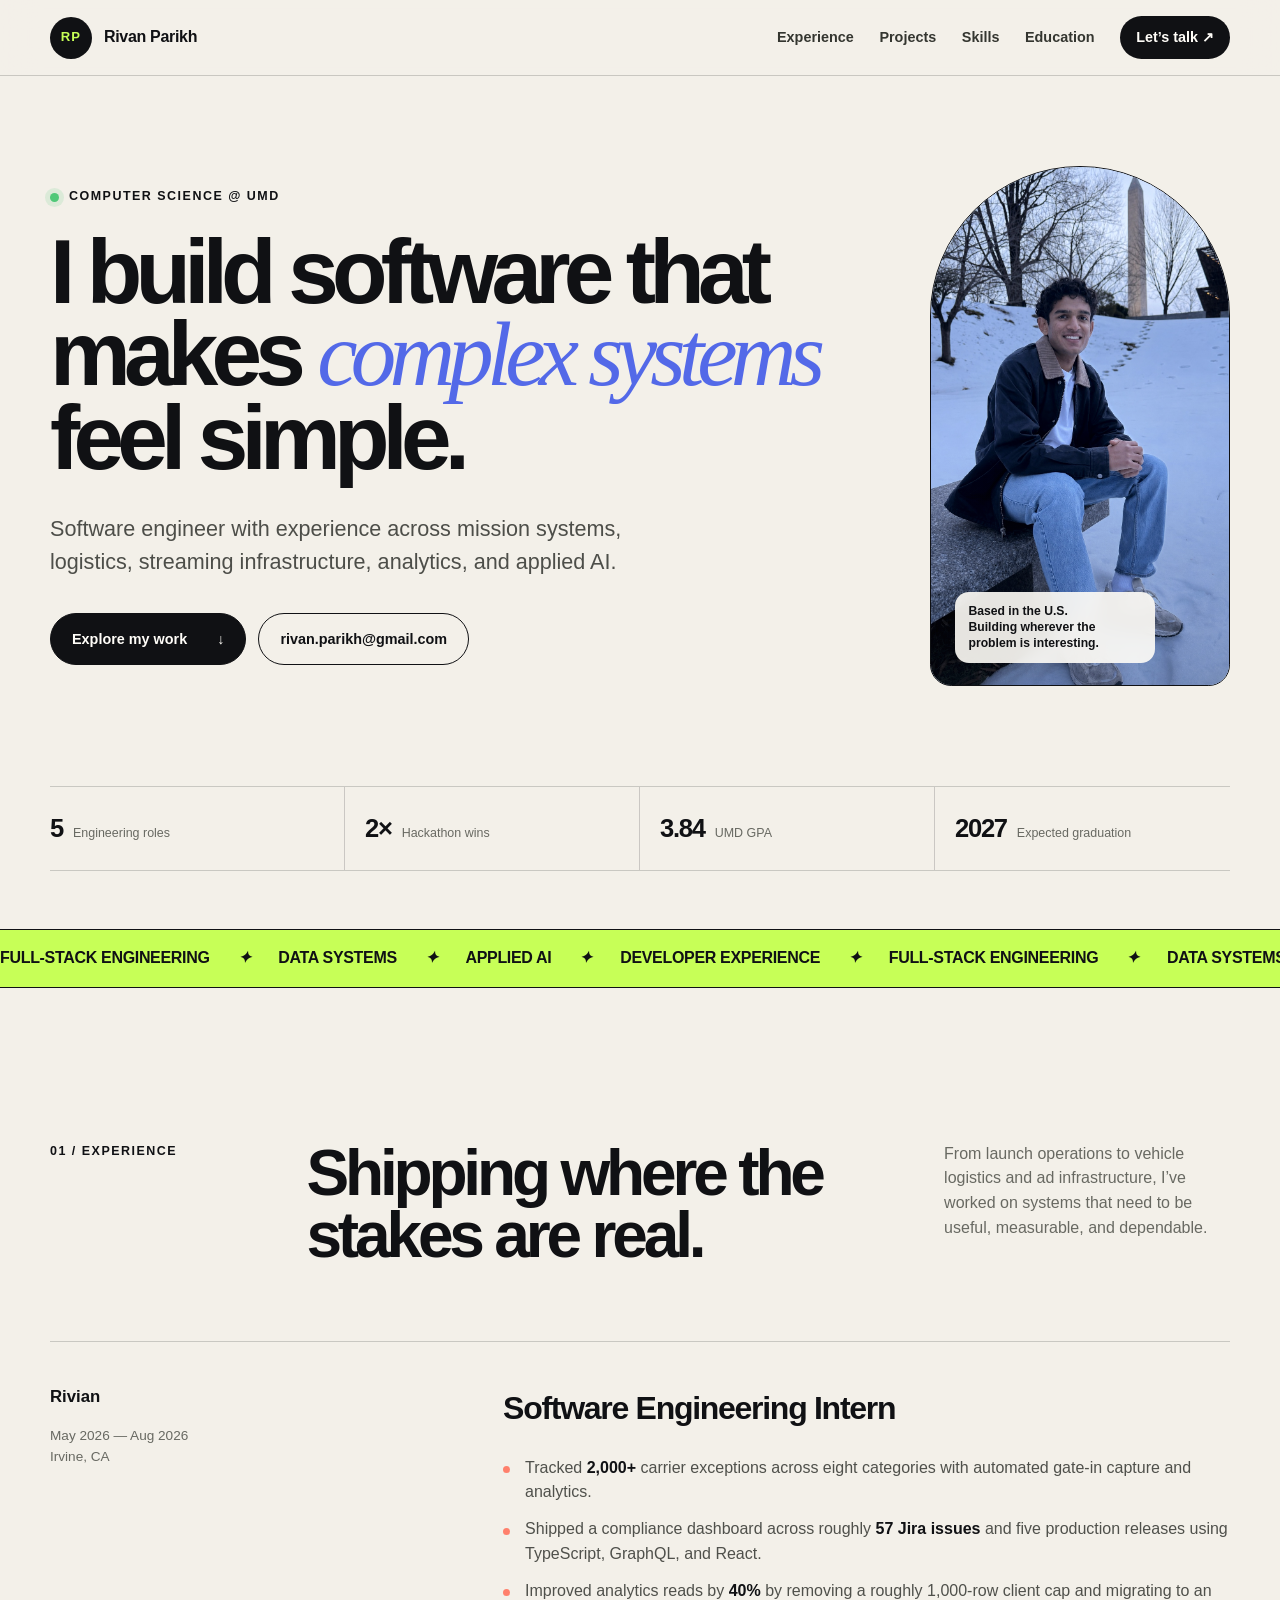
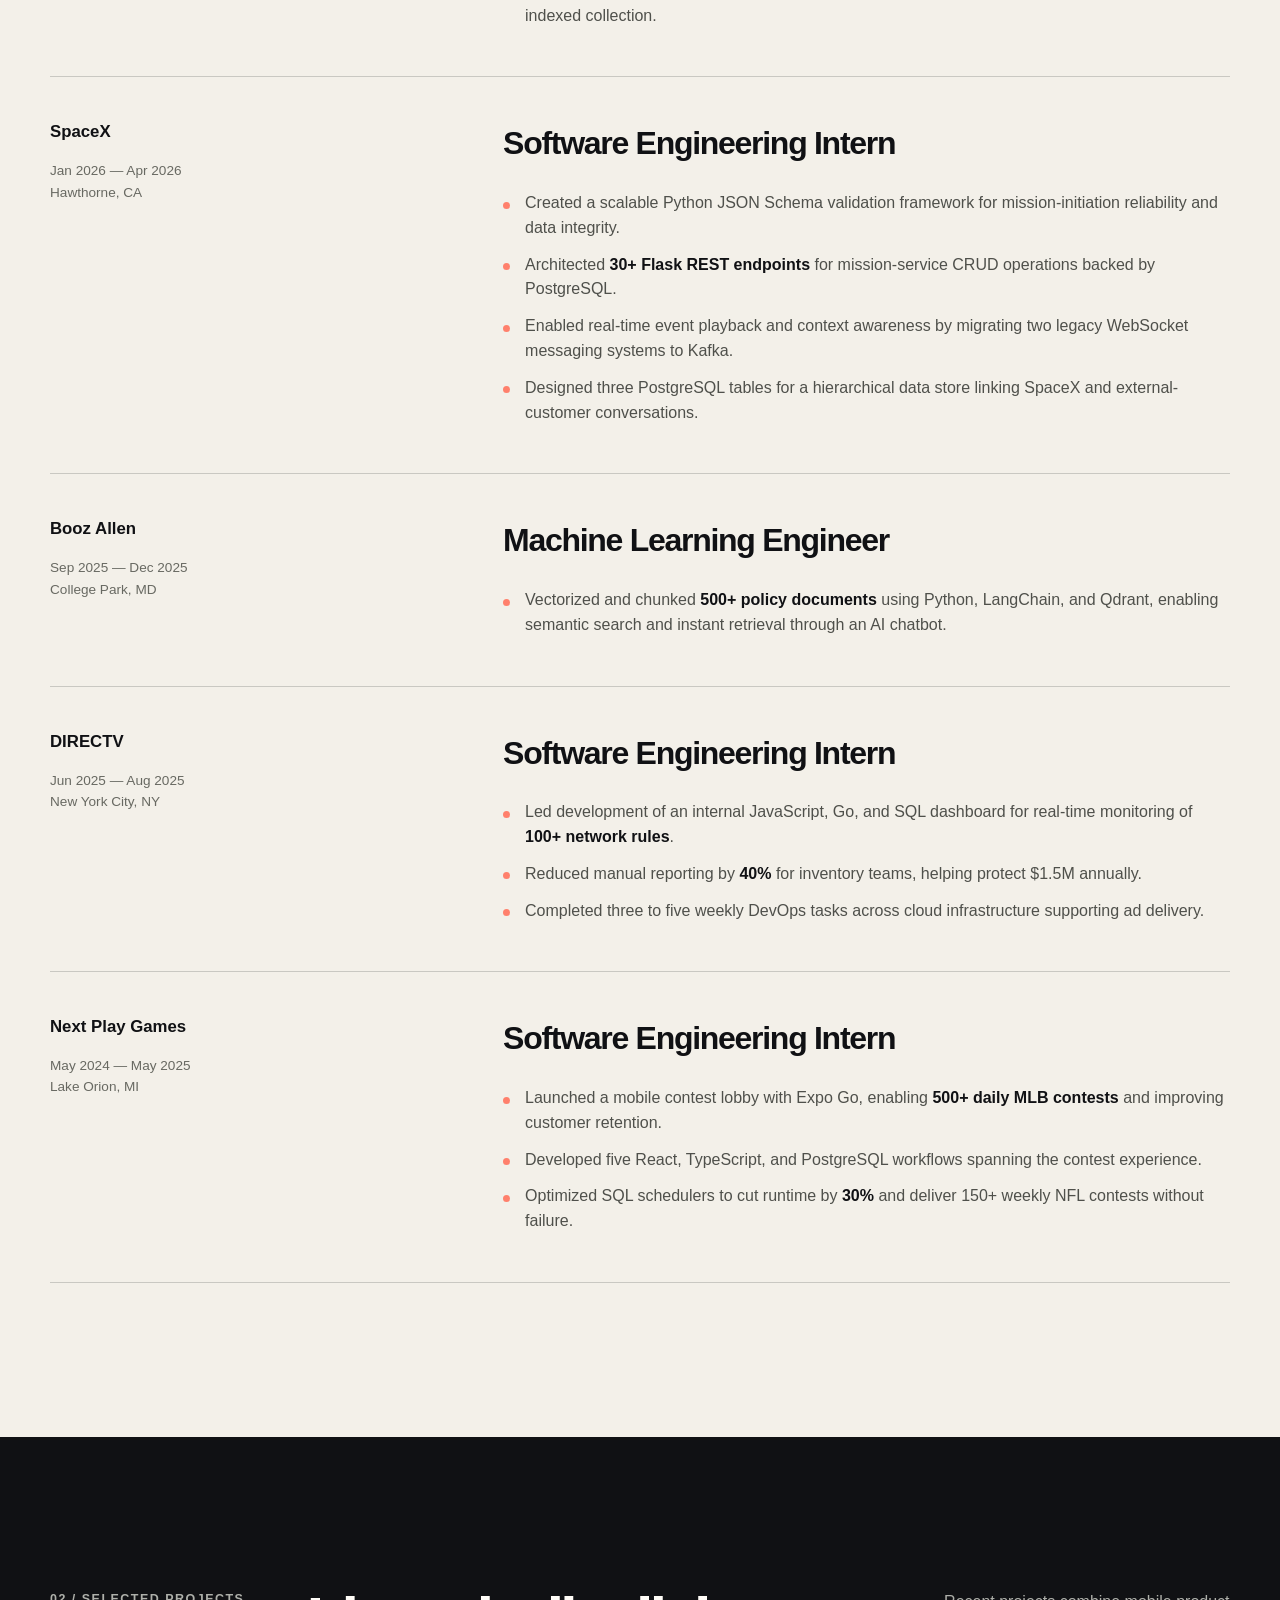
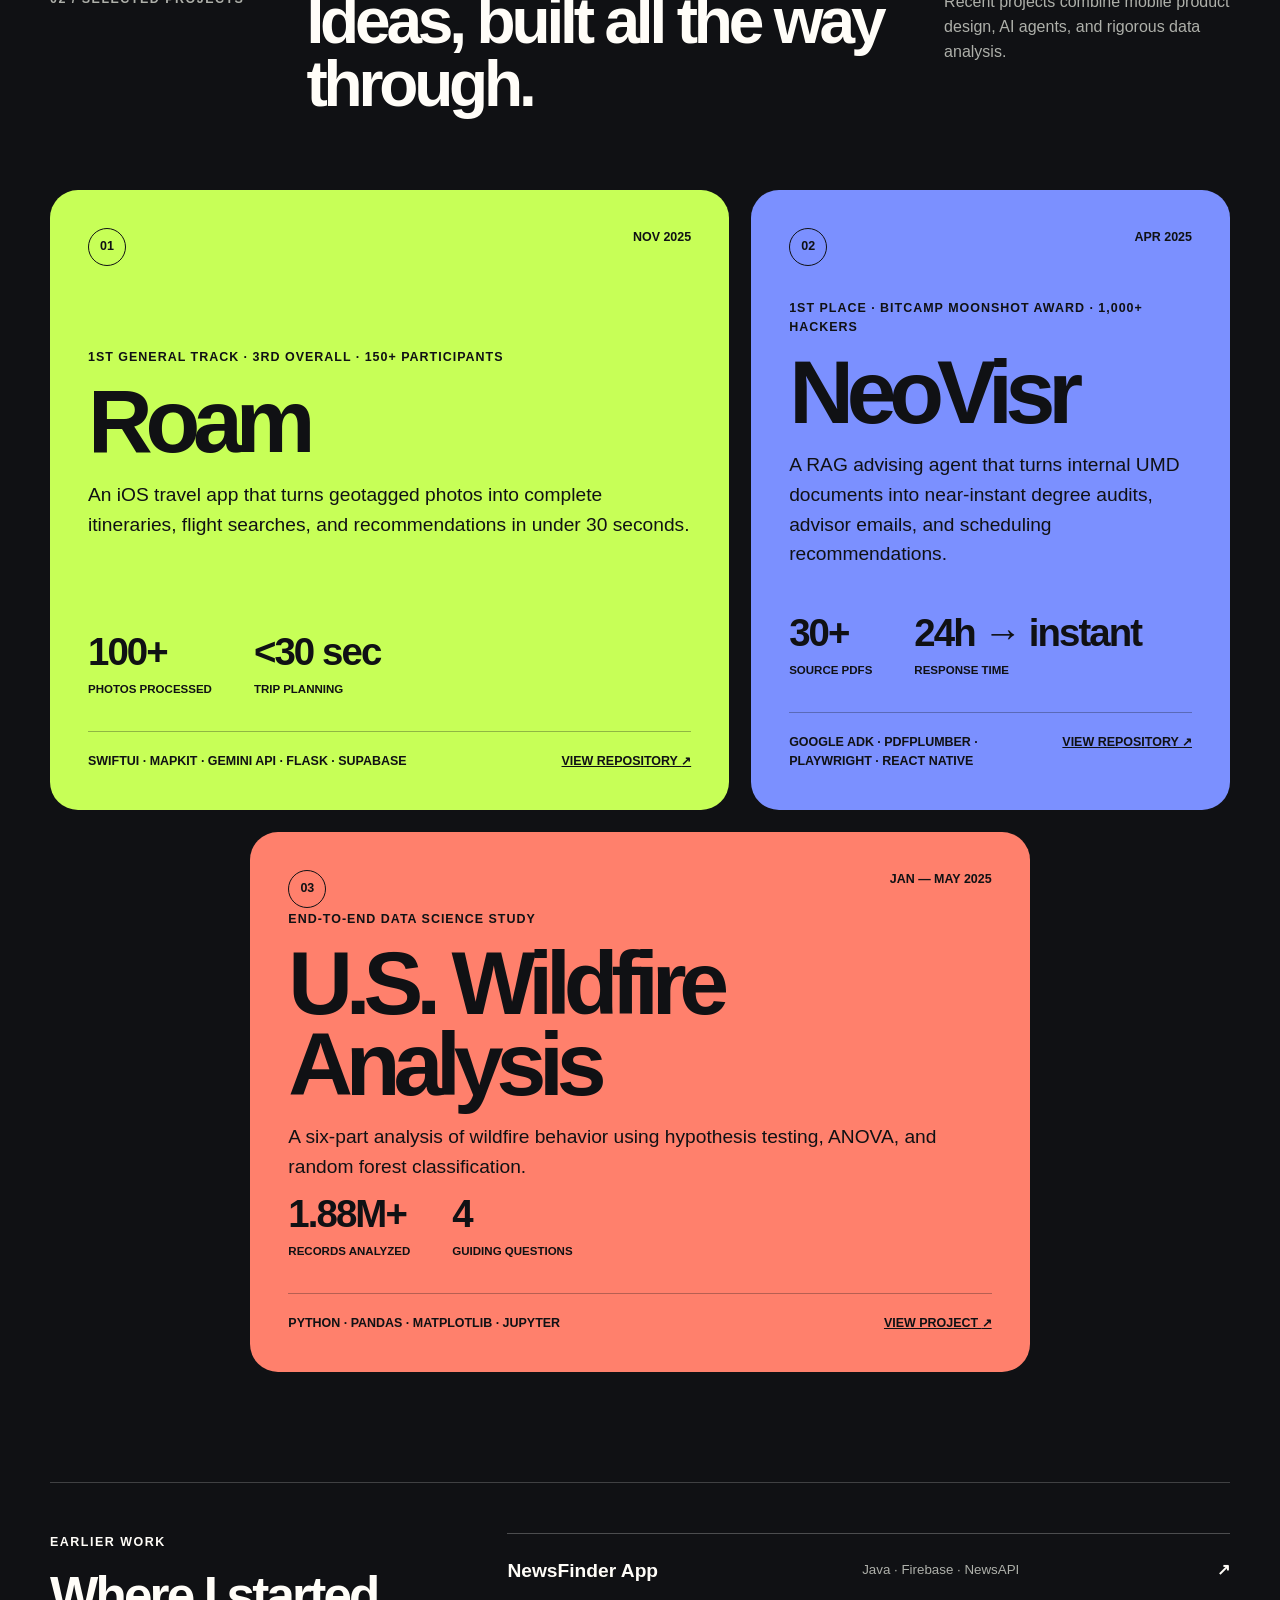
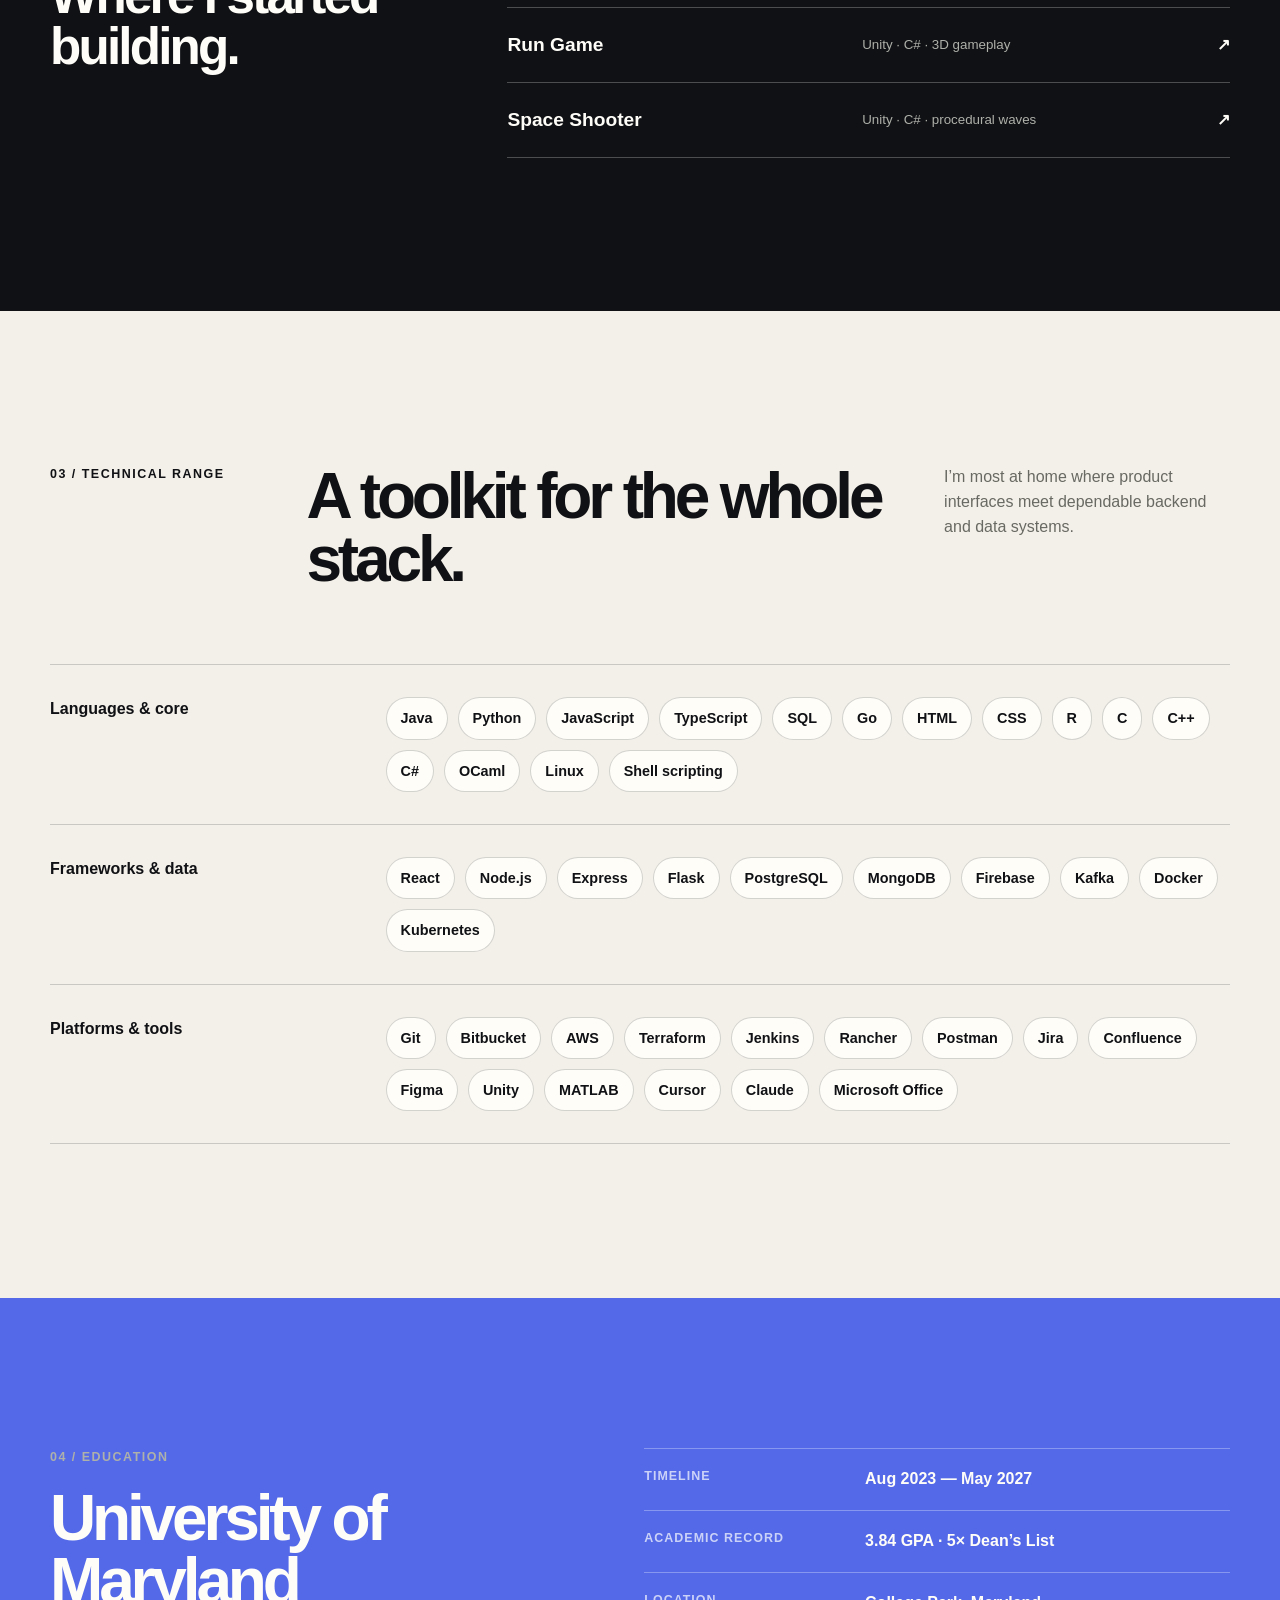
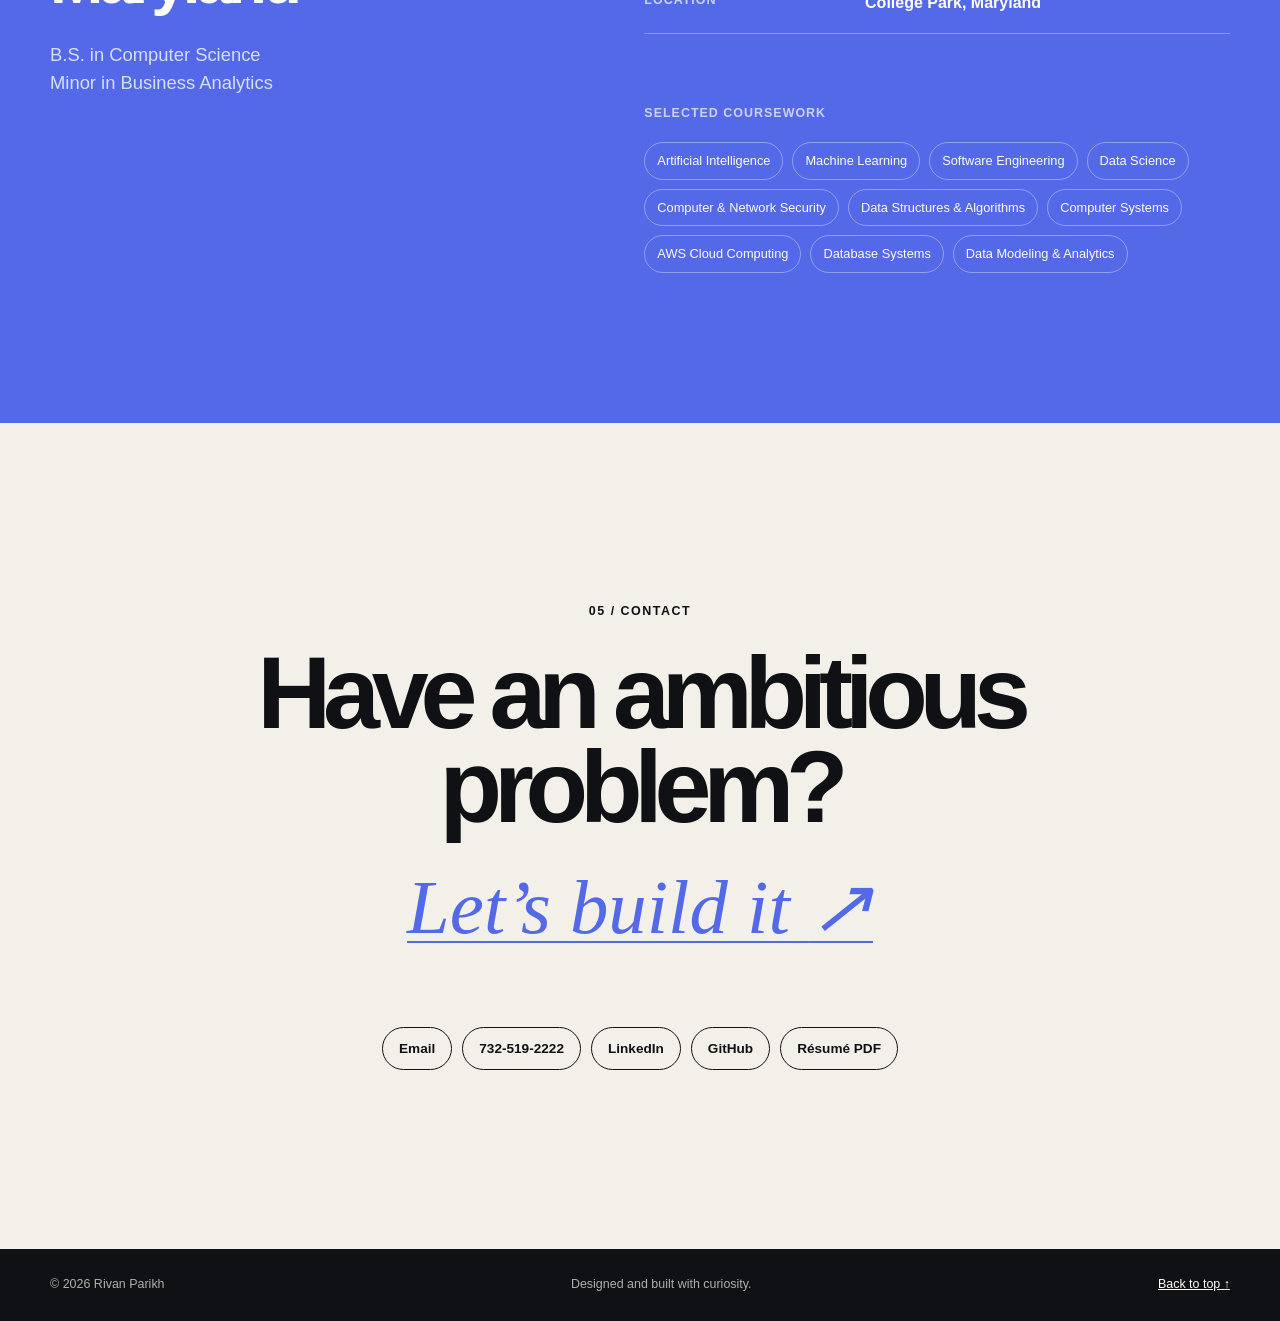
==== index.html @ f8152f2a "Update portfolio assets and root deployment" ====
<!DOCTYPE html>
<html lang="en">
<head>
    <meta charset="UTF-8">
    <meta name="viewport" content="width=device-width, initial-scale=1.0">
    <meta name="description" content="Rivan Parikh is a software engineer and University of Maryland computer science student building reliable, data-rich products.">
    <meta name="theme-color" content="#101114">
    <title>Rivan Parikh | Software Engineer</title>
    <link rel="stylesheet" href="style.css?v=resume-redesign-2">
    <script src="script.js?v=resume-redesign-2" defer></script>
</head>
<body>
    <a class="skip-link" href="#main-content">Skip to content</a>
    <div class="scroll-progress" aria-hidden="true"></div>

    <header class="site-header">
        <a class="brand" href="#top" aria-label="Rivan Parikh, home">
            <span class="brand-mark">RP</span>
            <span class="brand-name">Rivan Parikh</span>
        </a>
        <button class="menu-toggle" type="button" aria-expanded="false" aria-controls="primary-navigation">
            <span></span><span></span>
            <span class="sr-only">Open navigation</span>
        </button>
        <nav id="primary-navigation" class="primary-navigation" aria-label="Primary navigation">
            <a href="#experience">Experience</a>
            <a href="#projects">Projects</a>
            <a href="#skills">Skills</a>
            <a href="#education">Education</a>
            <a class="nav-cta" href="#contact">Let’s talk <span aria-hidden="true">↗</span></a>
        </nav>
    </header>

    <main id="main-content">
        <section class="hero section-shell" id="top">
            <div class="hero-copy reveal">
                <p class="eyebrow"><span class="status-dot"></span> Computer Science @ UMD</p>
                <h1>I build software that makes <em>complex systems</em> feel simple.</h1>
                <p class="hero-summary">Software engineer with experience across mission systems, logistics, streaming infrastructure, analytics, and applied AI.</p>
                <div class="hero-actions">
                    <a class="button button-primary" href="#projects">Explore my work <span aria-hidden="true">↓</span></a>
                    <a class="button button-secondary" href="mailto:rivan.parikh@gmail.com">rivan.parikh@gmail.com</a>
                </div>
            </div>

            <div class="hero-visual reveal">
                <div class="portrait-frame">
                    <div class="portrait-grid" aria-hidden="true"></div>
                    <img src="images/header-portrait.jpg" alt="Rivan Parikh seated in front of the Washington Monument" width="971" height="1619" fetchpriority="high">
                    <p class="portrait-note">Based in the U.S.<br>Building wherever the problem is interesting.</p>
                </div>
            </div>

            <dl class="hero-metrics reveal" aria-label="Career highlights">
                <div><dt>5</dt><dd>Engineering roles</dd></div>
                <div><dt>2×</dt><dd>Hackathon wins</dd></div>
                <div><dt>3.84</dt><dd>UMD GPA</dd></div>
                <div><dt>2027</dt><dd>Expected graduation</dd></div>
            </dl>
        </section>

        <section class="marquee" aria-label="Areas of focus">
            <div class="marquee-track">
                <span>Full-stack engineering</span><i>✦</i><span>Data systems</span><i>✦</i><span>Applied AI</span><i>✦</i><span>Developer experience</span><i>✦</i><span>Full-stack engineering</span><i>✦</i><span>Data systems</span><i>✦</i><span>Applied AI</span><i>✦</i><span>Developer experience</span>
            </div>
        </section>

        <section class="section section-shell" id="experience">
            <div class="section-heading reveal">
                <p class="section-index">01 / Experience</p>
                <h2>Shipping where the stakes are real.</h2>
                <p>From launch operations to vehicle logistics and ad infrastructure, I’ve worked on systems that need to be useful, measurable, and dependable.</p>
            </div>

            <div class="experience-list">
                <article class="experience-item reveal">
                    <div class="experience-meta">
                        <p class="company">Rivian</p>
                        <p>May 2026 — Aug 2026</p>
                        <p>Irvine, CA</p>
                    </div>
                    <div class="experience-content">
                        <h3>Software Engineering Intern</h3>
                        <ul>
                            <li>Tracked <strong>2,000+</strong> carrier exceptions across eight categories with automated gate-in capture and analytics.</li>
                            <li>Shipped a compliance dashboard across roughly <strong>57 Jira issues</strong> and five production releases using TypeScript, GraphQL, and React.</li>
                            <li>Improved analytics reads by <strong>40%</strong> by removing a roughly 1,000-row client cap and migrating to an indexed collection.</li>
                        </ul>
                    </div>
                </article>

                <article class="experience-item reveal">
                    <div class="experience-meta">
                        <p class="company">SpaceX</p>
                        <p>Jan 2026 — Apr 2026</p>
                        <p>Hawthorne, CA</p>
                    </div>
                    <div class="experience-content">
                        <h3>Software Engineering Intern</h3>
                        <ul>
                            <li>Created a scalable Python JSON Schema validation framework for mission-initiation reliability and data integrity.</li>
                            <li>Architected <strong>30+ Flask REST endpoints</strong> for mission-service CRUD operations backed by PostgreSQL.</li>
                            <li>Enabled real-time event playback and context awareness by migrating two legacy WebSocket messaging systems to Kafka.</li>
                            <li>Designed three PostgreSQL tables for a hierarchical data store linking SpaceX and external-customer conversations.</li>
                        </ul>
                    </div>
                </article>

                <article class="experience-item reveal">
                    <div class="experience-meta">
                        <p class="company">Booz Allen</p>
                        <p>Sep 2025 — Dec 2025</p>
                        <p>College Park, MD</p>
                    </div>
                    <div class="experience-content">
                        <h3>Machine Learning Engineer</h3>
                        <ul>
                            <li>Vectorized and chunked <strong>500+ policy documents</strong> using Python, LangChain, and Qdrant, enabling semantic search and instant retrieval through an AI chatbot.</li>
                        </ul>
                    </div>
                </article>

                <article class="experience-item reveal">
                    <div class="experience-meta">
                        <p class="company">DIRECTV</p>
                        <p>Jun 2025 — Aug 2025</p>
                        <p>New York City, NY</p>
                    </div>
                    <div class="experience-content">
                        <h3>Software Engineering Intern</h3>
                        <ul>
                            <li>Led development of an internal JavaScript, Go, and SQL dashboard for real-time monitoring of <strong>100+ network rules</strong>.</li>
                            <li>Reduced manual reporting by <strong>40%</strong> for inventory teams, helping protect $1.5M annually.</li>
                            <li>Completed three to five weekly DevOps tasks across cloud infrastructure supporting ad delivery.</li>
                        </ul>
                    </div>
                </article>

                <article class="experience-item reveal">
                    <div class="experience-meta">
                        <p class="company">Next Play Games</p>
                        <p>May 2024 — May 2025</p>
                        <p>Lake Orion, MI</p>
                    </div>
                    <div class="experience-content">
                        <h3>Software Engineering Intern</h3>
                        <ul>
                            <li>Launched a mobile contest lobby with Expo Go, enabling <strong>500+ daily MLB contests</strong> and improving customer retention.</li>
                            <li>Developed five React, TypeScript, and PostgreSQL workflows spanning the contest experience.</li>
                            <li>Optimized SQL schedulers to cut runtime by <strong>30%</strong> and deliver 150+ weekly NFL contests without failure.</li>
                        </ul>
                    </div>
                </article>
            </div>
        </section>

        <section class="section section-dark" id="projects">
            <div class="section-shell">
                <div class="section-heading section-heading-light reveal">
                    <p class="section-index">02 / Selected projects</p>
                    <h2>Ideas, built all the way through.</h2>
                    <p>Recent projects combine mobile product design, AI agents, and rigorous data analysis.</p>
                </div>

                <div class="featured-projects">
                    <article class="project-card project-card-lime reveal">
                        <div class="project-topline">
                            <span class="project-number">01</span>
                            <span>Nov 2025</span>
                        </div>
                        <div>
                            <p class="award">1st General Track · 3rd overall · 150+ participants</p>
                            <h3>Roam</h3>
                            <p>An iOS travel app that turns geotagged photos into complete itineraries, flight searches, and recommendations in under 30 seconds.</p>
                        </div>
                        <div>
                            <ul class="project-stats">
                                <li><strong>100+</strong><span>photos processed</span></li>
                                <li><strong>&lt;30 sec</strong><span>trip planning</span></li>
                            </ul>
                            <div class="project-footer">
                                <p>SwiftUI · MapKit · Gemini API · Flask · Supabase</p>
                                <a href="https://github.com/rivincity/gemini-hack-night-25" target="_blank" rel="noreferrer">View repository <span aria-hidden="true">↗</span></a>
                            </div>
                        </div>
                    </article>

                    <article class="project-card project-card-blue reveal">
                        <div class="project-topline">
                            <span class="project-number">02</span>
                            <span>Apr 2025</span>
                        </div>
                        <div>
                            <p class="award">1st place · Bitcamp Moonshot Award · 1,000+ hackers</p>
                            <h3>NeoVisr</h3>
                            <p>A RAG advising agent that turns internal UMD documents into near-instant degree audits, advisor emails, and scheduling recommendations.</p>
                        </div>
                        <div>
                            <ul class="project-stats">
                                <li><strong>30+</strong><span>source PDFs</span></li>
                                <li><strong>24h → instant</strong><span>response time</span></li>
                            </ul>
                            <div class="project-footer">
                                <p>Google ADK · pdfplumber · Playwright · React Native</p>
                                <a href="https://github.com/samikwangneo/bitcamp2025" target="_blank" rel="noreferrer">View repository <span aria-hidden="true">↗</span></a>
                            </div>
                        </div>
                    </article>

                    <article class="project-card project-card-coral reveal">
                        <div class="project-topline">
                            <span class="project-number">03</span>
                            <span>Jan — May 2025</span>
                        </div>
                        <div>
                            <p class="award">End-to-end data science study</p>
                            <h3>U.S. Wildfire Analysis</h3>
                            <p>A six-part analysis of wildfire behavior using hypothesis testing, ANOVA, and random forest classification.</p>
                        </div>
                        <div>
                            <ul class="project-stats">
                                <li><strong>1.88M+</strong><span>records analyzed</span></li>
                                <li><strong>4</strong><span>guiding questions</span></li>
                            </ul>
                            <div class="project-footer">
                                <p>Python · Pandas · Matplotlib · Jupyter</p>
                                <a href="https://rivincity.github.io/" target="_blank" rel="noreferrer">View project <span aria-hidden="true">↗</span></a>
                            </div>
                        </div>
                    </article>
                </div>

                <div class="project-archive reveal">
                    <div class="archive-intro">
                        <p class="section-index">Earlier work</p>
                        <h3>Where I started building.</h3>
                    </div>
                    <div class="archive-list">
                        <a href="https://github.com/rivincity/News-Finder-App" target="_blank" rel="noreferrer">
                            <span>NewsFinder App</span><small>Java · Firebase · NewsAPI</small><b aria-hidden="true">↗</b>
                        </a>
                        <a href="https://github.com/rivincity/Run-Game" target="_blank" rel="noreferrer">
                            <span>Run Game</span><small>Unity · C# · 3D gameplay</small><b aria-hidden="true">↗</b>
                        </a>
                        <a href="https://github.com/rivincity/Space-Shooter-Game" target="_blank" rel="noreferrer">
                            <span>Space Shooter</span><small>Unity · C# · procedural waves</small><b aria-hidden="true">↗</b>
                        </a>
                    </div>
                </div>
            </div>
        </section>

        <section class="section section-shell" id="skills">
            <div class="section-heading reveal">
                <p class="section-index">03 / Technical range</p>
                <h2>A toolkit for the whole stack.</h2>
                <p>I’m most at home where product interfaces meet dependable backend and data systems.</p>
            </div>

            <div class="skill-groups">
                <article class="skill-group reveal">
                    <p class="skill-label">Languages & core</p>
                    <div class="skill-list">
                        <span>Java</span><span>Python</span><span>JavaScript</span><span>TypeScript</span><span>SQL</span><span>Go</span><span>HTML</span><span>CSS</span><span>R</span><span>C</span><span>C++</span><span>C#</span><span>OCaml</span><span>Linux</span><span>Shell scripting</span>
                    </div>
                </article>
                <article class="skill-group reveal">
                    <p class="skill-label">Frameworks & data</p>
                    <div class="skill-list">
                        <span>React</span><span>Node.js</span><span>Express</span><span>Flask</span><span>PostgreSQL</span><span>MongoDB</span><span>Firebase</span><span>Kafka</span><span>Docker</span><span>Kubernetes</span>
                    </div>
                </article>
                <article class="skill-group reveal">
                    <p class="skill-label">Platforms & tools</p>
                    <div class="skill-list">
                        <span>Git</span><span>Bitbucket</span><span>AWS</span><span>Terraform</span><span>Jenkins</span><span>Rancher</span><span>Postman</span><span>Jira</span><span>Confluence</span><span>Figma</span><span>Unity</span><span>MATLAB</span><span>Cursor</span><span>Claude</span><span>Microsoft Office</span>
                    </div>
                </article>
            </div>
        </section>

        <section class="section education-section" id="education">
            <div class="section-shell education-layout">
                <div class="section-heading section-heading-light reveal">
                    <p class="section-index">04 / Education</p>
                    <h2>University of Maryland</h2>
                    <p>B.S. in Computer Science<br>Minor in Business Analytics</p>
                </div>
                <div class="education-details reveal">
                    <div class="education-facts">
                        <p><span>Timeline</span>Aug 2023 — May 2027</p>
                        <p><span>Academic record</span>3.84 GPA · 5× Dean’s List</p>
                        <p><span>Location</span>College Park, Maryland</p>
                    </div>
                    <div class="coursework">
                        <p>Selected coursework</p>
                        <ul>
                            <li>Artificial Intelligence</li><li>Machine Learning</li><li>Software Engineering</li><li>Data Science</li><li>Computer & Network Security</li><li>Data Structures & Algorithms</li><li>Computer Systems</li><li>AWS Cloud Computing</li><li>Database Systems</li><li>Data Modeling & Analytics</li>
                        </ul>
                    </div>
                </div>
            </div>
        </section>

        <section class="contact section-shell" id="contact">
            <div class="contact-inner reveal">
                <p class="section-index">05 / Contact</p>
                <h2>Have an ambitious problem?</h2>
                <a class="contact-email" href="mailto:rivan.parikh@gmail.com">Let’s build it <span aria-hidden="true">↗</span></a>
                <div class="contact-links">
                    <a href="mailto:rivan.parikh@gmail.com">Email</a>
                    <a href="tel:+17325192222">732-519-2222</a>
                    <a href="https://linkedin.com/in/rivan-parikh" target="_blank" rel="noreferrer">LinkedIn</a>
                    <a href="https://github.com/rivincity" target="_blank" rel="noreferrer">GitHub</a>
                    <a href="images/Rivan Parikh Resume.pdf" target="_blank">Résumé PDF</a>
                </div>
            </div>
        </section>
    </main>

    <footer class="site-footer">
        <p>© <span id="current-year">2026</span> Rivan Parikh</p>
        <p>Designed and built with curiosity.</p>
        <a href="#top">Back to top ↑</a>
    </footer>
</body>
</html>
---- style.css ----
:root {
    --ink: #101114;
    --paper: #f3f0e9;
    --paper-deep: #e9e4da;
    --muted: #686962;
    --line: rgba(16, 17, 20, 0.18);
    --lime: #c7ff57;
    --blue: #7b90ff;
    --coral: #ff806c;
    --white: #fffdf8;
    --shell: min(1180px, calc(100% - 48px));
    --radius: 28px;
}

* {
    box-sizing: border-box;
    margin: 0;
    padding: 0;
}

html {
    scroll-behavior: smooth;
    scroll-padding-top: 90px;
}

body {
    background: var(--paper);
    color: var(--ink);
    font-family: Inter, ui-sans-serif, -apple-system, BlinkMacSystemFont, "Segoe UI", sans-serif;
    line-height: 1.55;
    overflow-x: hidden;
}

body.menu-open {
    overflow: hidden;
}

a {
    color: inherit;
}

button,
a {
    -webkit-tap-highlight-color: transparent;
}

.skip-link {
    position: fixed;
    top: 10px;
    left: 10px;
    z-index: 1000;
    padding: 10px 14px;
    background: var(--lime);
    color: var(--ink);
    transform: translateY(-150%);
}

.skip-link:focus {
    transform: translateY(0);
}

.sr-only {
    position: absolute;
    width: 1px;
    height: 1px;
    padding: 0;
    margin: -1px;
    overflow: hidden;
    clip: rect(0, 0, 0, 0);
    white-space: nowrap;
    border: 0;
}

.scroll-progress {
    position: fixed;
    inset: 0 auto auto 0;
    z-index: 200;
    width: 0;
    height: 3px;
    background: var(--coral);
}

.section-shell {
    width: var(--shell);
    margin-inline: auto;
}

.site-header {
    position: sticky;
    top: 0;
    z-index: 100;
    display: flex;
    align-items: center;
    justify-content: space-between;
    width: 100%;
    min-height: 76px;
    padding: 12px max(24px, calc((100% - 1180px) / 2));
    background: rgba(243, 240, 233, 0.88);
    border-bottom: 1px solid var(--line);
    backdrop-filter: blur(18px);
}

.brand {
    display: inline-flex;
    align-items: center;
    gap: 12px;
    font-weight: 750;
    text-decoration: none;
    letter-spacing: -0.02em;
}

.brand-mark {
    display: grid;
    width: 42px;
    height: 42px;
    place-items: center;
    background: var(--ink);
    color: var(--lime);
    border-radius: 50%;
    font-size: 0.82rem;
    letter-spacing: 0.08em;
}

.primary-navigation {
    display: flex;
    align-items: center;
    gap: clamp(18px, 2vw, 34px);
}

.primary-navigation a {
    position: relative;
    color: #343630;
    font-size: 0.9rem;
    font-weight: 650;
    text-decoration: none;
}

.primary-navigation > a:not(.nav-cta)::after {
    position: absolute;
    bottom: -5px;
    left: 0;
    width: 100%;
    height: 1px;
    background: currentColor;
    content: "";
    transform: scaleX(0);
    transform-origin: right;
    transition: transform 180ms ease;
}

.primary-navigation > a:hover::after,
.primary-navigation > a:focus-visible::after,
.primary-navigation > a.active::after {
    transform: scaleX(1);
    transform-origin: left;
}

.primary-navigation .nav-cta {
    padding: 10px 16px;
    background: var(--ink);
    color: var(--white);
    border-radius: 999px;
}

.menu-toggle {
    display: none;
}

.hero {
    display: grid;
    grid-template-columns: minmax(0, 1.45fr) minmax(300px, 0.55fr);
    gap: clamp(42px, 7vw, 96px);
    align-items: center;
    min-height: calc(100vh - 76px);
    padding-block: clamp(62px, 10vh, 130px) 58px;
}

.eyebrow,
.section-index {
    font-size: 0.78rem;
    font-weight: 800;
    letter-spacing: 0.12em;
    text-transform: uppercase;
}

.eyebrow {
    display: flex;
    align-items: center;
    gap: 10px;
    margin-bottom: 24px;
}

.status-dot {
    width: 9px;
    height: 9px;
    background: #50c878;
    border-radius: 50%;
    box-shadow: 0 0 0 5px rgba(80, 200, 120, 0.15);
}

.hero h1 {
    max-width: 900px;
    font-size: clamp(3.2rem, 7.1vw, 7.15rem);
    font-weight: 760;
    letter-spacing: -0.075em;
    line-height: 0.91;
}

.hero h1 em {
    color: #5369e8;
    font-family: Georgia, "Times New Roman", serif;
    font-weight: 400;
}

.hero-summary {
    max-width: 660px;
    margin-top: 32px;
    color: #4d4e49;
    font-size: clamp(1.05rem, 1.7vw, 1.35rem);
}

.hero-actions {
    display: flex;
    flex-wrap: wrap;
    gap: 12px;
    margin-top: 34px;
}

.button {
    display: inline-flex;
    align-items: center;
    justify-content: center;
    min-height: 52px;
    padding: 0 21px;
    border: 1px solid var(--ink);
    border-radius: 999px;
    font-size: 0.9rem;
    font-weight: 750;
    text-decoration: none;
    transition: transform 180ms ease, background 180ms ease, color 180ms ease;
}

.button:hover,
.button:focus-visible {
    transform: translateY(-3px);
}

.button-primary {
    gap: 30px;
    background: var(--ink);
    color: var(--white);
}

.button-primary:hover,
.button-primary:focus-visible {
    background: #34363c;
}

.button-secondary:hover,
.button-secondary:focus-visible {
    background: var(--lime);
}

.hero-visual {
    align-self: stretch;
    display: flex;
    align-items: center;
}

.portrait-frame {
    position: relative;
    width: 100%;
    height: 520px;
    overflow: hidden;
    background: #d6e5f8;
    border: 1px solid var(--ink);
    border-radius: 170px 170px 24px 24px;
}

.portrait-frame::after {
    position: absolute;
    inset: auto 0 0;
    z-index: 2;
    height: 45%;
    background: linear-gradient(transparent, rgba(16, 17, 20, 0.22));
    content: "";
    pointer-events: none;
}

.portrait-grid {
    position: absolute;
    inset: 0;
    opacity: 0.28;
    background-image: linear-gradient(rgba(16, 17, 20, 0.35) 1px, transparent 1px), linear-gradient(90deg, rgba(16, 17, 20, 0.35) 1px, transparent 1px);
    background-size: 36px 36px;
}

.portrait-frame img {
    position: absolute;
    inset: 0;
    z-index: 1;
    width: 100%;
    height: 100%;
    object-fit: cover;
    object-position: center 46%;
    filter: saturate(0.9) contrast(1.03);
}

.portrait-note {
    position: absolute;
    bottom: 22px;
    left: 24px;
    z-index: 3;
    max-width: 200px;
    padding: 11px 14px;
    background: rgba(255, 253, 248, 0.9);
    border-radius: 14px;
    font-size: 0.76rem;
    font-weight: 650;
    line-height: 1.35;
    backdrop-filter: blur(8px);
}

.hero-metrics {
    grid-column: 1 / -1;
    display: grid;
    grid-template-columns: repeat(4, 1fr);
    margin-top: 10px;
    border-top: 1px solid var(--line);
    border-bottom: 1px solid var(--line);
}

.hero-metrics div {
    display: flex;
    align-items: baseline;
    gap: 10px;
    padding: 22px 20px;
    border-right: 1px solid var(--line);
}

.hero-metrics div:first-child {
    padding-left: 0;
}

.hero-metrics div:last-child {
    border-right: 0;
}

.hero-metrics dt {
    font-size: clamp(1.6rem, 2vw, 2.3rem);
    font-weight: 800;
    letter-spacing: -0.05em;
}

.hero-metrics dd {
    color: var(--muted);
    font-size: 0.78rem;
}

.marquee {
    overflow: hidden;
    padding: 16px 0;
    background: var(--lime);
    border-block: 1px solid var(--ink);
}

.marquee-track {
    display: flex;
    width: max-content;
    align-items: center;
    gap: 28px;
    font-weight: 800;
    letter-spacing: -0.02em;
    text-transform: uppercase;
    animation: marquee 24s linear infinite;
}

.marquee-track span {
    white-space: nowrap;
}

@keyframes marquee {
    to { transform: translateX(-50%); }
}

.section {
    padding-block: clamp(90px, 12vw, 160px);
}

.section-heading {
    display: grid;
    grid-template-columns: minmax(160px, 0.36fr) minmax(0, 1fr) minmax(240px, 0.48fr);
    gap: 42px;
    align-items: start;
    margin-bottom: 74px;
}

.section-heading h2 {
    max-width: 650px;
    font-size: clamp(2.6rem, 5vw, 5rem);
    font-weight: 750;
    letter-spacing: -0.065em;
    line-height: 0.98;
}

.section-heading > p:last-child {
    color: var(--muted);
    font-size: 1rem;
}

.experience-list {
    border-top: 1px solid var(--line);
}

.experience-item {
    display: grid;
    grid-template-columns: minmax(220px, 0.5fr) 1fr;
    gap: clamp(32px, 7vw, 110px);
    padding: 42px 0 48px;
    border-bottom: 1px solid var(--line);
}

.experience-meta {
    color: var(--muted);
    font-size: 0.85rem;
}

.experience-meta .company {
    margin-bottom: 15px;
    color: var(--ink);
    font-size: 1.05rem;
    font-weight: 800;
}

.experience-content h3 {
    margin-bottom: 22px;
    font-size: clamp(1.6rem, 2.5vw, 2.3rem);
    letter-spacing: -0.04em;
}

.experience-content ul {
    display: grid;
    gap: 12px;
    list-style: none;
}

.experience-content li {
    position: relative;
    max-width: 760px;
    padding-left: 22px;
    color: #4f504b;
}

.experience-content li::before {
    position: absolute;
    top: 0.66em;
    left: 0;
    width: 7px;
    height: 7px;
    background: var(--coral);
    border-radius: 50%;
    content: "";
}

.experience-content strong {
    color: var(--ink);
}

.section-dark {
    background: var(--ink);
    color: var(--white);
}

.section-heading-light .section-index,
.section-heading-light > p:last-child {
    color: #aeb0aa;
}

.featured-projects {
    display: grid;
    grid-template-columns: repeat(12, 1fr);
    gap: 22px;
}

.project-card {
    display: flex;
    min-height: 620px;
    flex-direction: column;
    justify-content: space-between;
    padding: clamp(24px, 3vw, 38px);
    color: var(--ink);
    border-radius: var(--radius);
    transition: transform 220ms ease;
}

.project-card:hover {
    transform: translateY(-7px);
}

.project-card:nth-child(1) { grid-column: span 7; }
.project-card:nth-child(2) { grid-column: span 5; }
.project-card:nth-child(3) { grid-column: 3 / span 8; min-height: 540px; }

.project-card-lime { background: var(--lime); }
.project-card-blue { background: var(--blue); }
.project-card-coral { background: var(--coral); }

.project-topline,
.project-footer {
    display: flex;
    align-items: flex-start;
    justify-content: space-between;
    gap: 20px;
    font-size: 0.78rem;
    font-weight: 750;
    text-transform: uppercase;
}

.project-number {
    display: grid;
    width: 38px;
    height: 38px;
    place-items: center;
    border: 1px solid currentColor;
    border-radius: 50%;
}

.award {
    margin-bottom: 14px;
    font-size: 0.78rem;
    font-weight: 800;
    letter-spacing: 0.08em;
    text-transform: uppercase;
}

.project-card h3 {
    margin-bottom: 18px;
    font-size: clamp(3.2rem, 7vw, 6rem);
    letter-spacing: -0.08em;
    line-height: 0.9;
}

.project-card > div:nth-child(2) > p:last-child {
    max-width: 650px;
    font-size: clamp(1rem, 1.5vw, 1.2rem);
}

.project-stats {
    display: flex;
    gap: 42px;
    margin-bottom: 32px;
    list-style: none;
}

.project-stats li {
    display: flex;
    flex-direction: column;
}

.project-stats strong {
    font-size: clamp(1.5rem, 3vw, 2.5rem);
    letter-spacing: -0.05em;
}

.project-stats span {
    font-size: 0.72rem;
    font-weight: 700;
    text-transform: uppercase;
}

.project-footer {
    padding-top: 20px;
    border-top: 1px solid rgba(16, 17, 20, 0.3);
}

.project-footer p {
    max-width: 66%;
}

.project-footer a {
    white-space: nowrap;
}

.project-archive {
    display: grid;
    grid-template-columns: 0.55fr 1fr;
    gap: 60px;
    margin-top: 110px;
    padding-top: 50px;
    border-top: 1px solid rgba(255, 255, 255, 0.2);
}

.archive-intro h3 {
    max-width: 360px;
    margin-top: 18px;
    font-size: clamp(2rem, 4vw, 3.5rem);
    letter-spacing: -0.055em;
    line-height: 1;
}

.archive-list {
    border-top: 1px solid rgba(255, 255, 255, 0.25);
}

.archive-list a {
    display: grid;
    grid-template-columns: 1fr 1fr auto;
    gap: 24px;
    align-items: center;
    padding: 22px 0;
    border-bottom: 1px solid rgba(255, 255, 255, 0.25);
    text-decoration: none;
    transition: color 180ms ease, padding 180ms ease;
}

.archive-list a:hover,
.archive-list a:focus-visible {
    padding-inline: 12px;
    color: var(--lime);
}

.archive-list span {
    font-size: 1.2rem;
    font-weight: 750;
}

.archive-list small {
    color: #aeb0aa;
}

.skill-groups {
    border-top: 1px solid var(--line);
}

.skill-group {
    display: grid;
    grid-template-columns: 0.35fr 1fr;
    gap: 40px;
    padding: 32px 0;
    border-bottom: 1px solid var(--line);
}

.skill-label {
    font-weight: 800;
}

.skill-list {
    display: flex;
    flex-wrap: wrap;
    gap: 10px;
}

.skill-list span {
    padding: 9px 14px;
    background: var(--white);
    border: 1px solid var(--line);
    border-radius: 999px;
    font-size: 0.9rem;
    font-weight: 650;
}

.education-section {
    padding-block: clamp(90px, 12vw, 150px);
    background: #5369e8;
    color: var(--white);
}

.education-layout {
    display: grid;
    grid-template-columns: 0.9fr 1.1fr;
    gap: clamp(50px, 9vw, 130px);
}

.education-layout .section-heading {
    display: block;
    margin: 0;
}

.education-layout .section-heading h2 {
    margin-block: 20px 28px;
}

.education-layout .section-heading > p:last-child {
    color: rgba(255, 255, 255, 0.78);
    font-size: 1.15rem;
}

.education-details {
    display: flex;
    flex-direction: column;
    justify-content: space-between;
    gap: 70px;
}

.education-facts {
    border-top: 1px solid rgba(255, 255, 255, 0.3);
}

.education-facts p {
    display: grid;
    grid-template-columns: 0.55fr 1fr;
    gap: 20px;
    padding: 18px 0;
    border-bottom: 1px solid rgba(255, 255, 255, 0.3);
    font-weight: 700;
}

.education-facts span,
.coursework > p {
    color: rgba(255, 255, 255, 0.7);
    font-size: 0.78rem;
    font-weight: 800;
    letter-spacing: 0.08em;
    text-transform: uppercase;
}

.coursework ul {
    display: flex;
    flex-wrap: wrap;
    gap: 9px;
    margin-top: 18px;
    list-style: none;
}

.coursework li {
    padding: 8px 12px;
    border: 1px solid rgba(255, 255, 255, 0.36);
    border-radius: 999px;
    font-size: 0.8rem;
}

.contact {
    padding-block: clamp(100px, 14vw, 180px);
}

.contact-inner {
    text-align: center;
}

.contact h2 {
    margin-block: 24px 14px;
    font-size: clamp(3rem, 8vw, 8rem);
    letter-spacing: -0.08em;
    line-height: 0.92;
}

.contact-email {
    display: inline-block;
    color: #5369e8;
    font-family: Georgia, "Times New Roman", serif;
    font-size: clamp(2.2rem, 6vw, 6rem);
    font-style: italic;
    text-decoration-thickness: 2px;
    text-underline-offset: 8px;
}

.contact-links {
    display: flex;
    flex-wrap: wrap;
    justify-content: center;
    gap: 10px;
    margin-top: 60px;
}

.contact-links a {
    padding: 10px 16px;
    border: 1px solid var(--ink);
    border-radius: 999px;
    font-size: 0.85rem;
    font-weight: 700;
    text-decoration: none;
    transition: background 180ms ease, color 180ms ease;
}

.contact-links a:hover,
.contact-links a:focus-visible {
    background: var(--ink);
    color: var(--white);
}

.site-footer {
    display: flex;
    justify-content: space-between;
    gap: 20px;
    padding: 26px max(24px, calc((100% - 1180px) / 2));
    background: var(--ink);
    color: #aeb0aa;
    font-size: 0.78rem;
}

.site-footer a {
    color: var(--white);
}

.reveal {
    opacity: 0;
    transform: translateY(24px);
    transition: opacity 650ms ease, transform 650ms ease;
}

.reveal.is-visible {
    opacity: 1;
    transform: none;
}

:focus-visible {
    outline: 3px solid var(--coral);
    outline-offset: 4px;
}

@media (max-width: 900px) {
    :root { --shell: min(100% - 36px, 760px); }

    .site-header { padding-inline: 18px; }

    .brand-name { display: none; }

    .menu-toggle {
        position: relative;
        z-index: 102;
        display: grid;
        width: 46px;
        height: 46px;
        place-content: center;
        gap: 6px;
        background: var(--ink);
        border: 0;
        border-radius: 50%;
        cursor: pointer;
    }

    .menu-toggle > span:not(.sr-only) {
        display: block;
        width: 19px;
        height: 2px;
        background: var(--white);
        transition: transform 180ms ease;
    }

    .menu-toggle[aria-expanded="true"] > span:first-child { transform: translateY(4px) rotate(45deg); }
    .menu-toggle[aria-expanded="true"] > span:nth-child(2) { transform: translateY(-4px) rotate(-45deg); }

    .primary-navigation {
        position: fixed;
        inset: 0;
        z-index: 101;
        display: flex;
        flex-direction: column;
        align-items: flex-start;
        justify-content: center;
        gap: 18px;
        padding: 76px 28px;
        background: var(--ink);
        opacity: 0;
        pointer-events: none;
        transform: translateY(-12px);
        transition: opacity 180ms ease, transform 180ms ease;
    }

    .primary-navigation.open {
        opacity: 1;
        pointer-events: auto;
        transform: none;
    }

    .primary-navigation a {
        color: var(--white);
        font-size: clamp(2.2rem, 10vw, 4.6rem);
        letter-spacing: -0.055em;
    }

    .primary-navigation .nav-cta {
        margin-top: 14px;
        background: var(--lime);
        color: var(--ink);
        font-size: 1.1rem;
    }

    .hero {
        grid-template-columns: 1fr;
        padding-top: 66px;
    }

    .hero-copy { max-width: 720px; }
    .hero-visual { justify-content: center; }
    .portrait-frame { max-width: 430px; }

    .section-heading {
        grid-template-columns: 1fr;
        gap: 18px;
    }

    .section-heading h2 { max-width: 700px; }
    .section-heading > p:last-child { max-width: 550px; }

    .project-card:nth-child(n) { grid-column: span 12; }
    .project-card { min-height: 560px; }

    .project-archive,
    .education-layout {
        grid-template-columns: 1fr;
    }
}

@media (max-width: 640px) {
    :root { --shell: calc(100% - 28px); }

    .hero { padding-block: 50px 38px; gap: 42px; }
    .hero h1 { font-size: clamp(3rem, 15vw, 4.7rem); }
    .hero-summary { margin-top: 24px; }
    .hero-actions { flex-direction: column; align-items: stretch; }
    .button-primary { justify-content: space-between; }

    .portrait-frame {
        height: 430px;
        border-radius: 140px 140px 20px 20px;
    }

    .hero-metrics { grid-template-columns: repeat(2, 1fr); }
    .hero-metrics div { border-bottom: 1px solid var(--line); }
    .hero-metrics div:nth-child(2) { border-right: 0; }
    .hero-metrics div:nth-child(n+3) { border-bottom: 0; }
    .hero-metrics div:nth-child(3) { padding-left: 0; }

    .section { padding-block: 88px; }
    .section-heading { margin-bottom: 50px; }
    .section-heading h2 { font-size: 2.85rem; }

    .experience-item { grid-template-columns: 1fr; gap: 25px; }
    .experience-meta { display: grid; grid-template-columns: 1fr 1fr; }
    .experience-meta .company { grid-column: 1 / -1; }
    .experience-meta p:last-child { text-align: right; }

    .project-card { min-height: 600px; }
    .project-card h3 { font-size: 3.6rem; }
    .project-stats { gap: 22px; }
    .project-footer { flex-direction: column; }
    .project-footer p { max-width: 100%; }

    .project-archive { margin-top: 80px; }
    .archive-list a { grid-template-columns: 1fr auto; }
    .archive-list small { grid-column: 1 / -1; grid-row: 2; }

    .skill-group { grid-template-columns: 1fr; gap: 18px; }

    .education-facts p { grid-template-columns: 1fr; gap: 5px; }

    .contact h2 { font-size: 3.5rem; }
    .contact-email { font-size: 2.35rem; }

    .site-footer { flex-direction: column; text-align: center; }
}

@media (prefers-reduced-motion: reduce) {
    html { scroll-behavior: auto; }
    *, *::before, *::after {
        animation-duration: 0.01ms !important;
        animation-iteration-count: 1 !important;
        transition-duration: 0.01ms !important;
    }
    .reveal { opacity: 1; transform: none; }
}
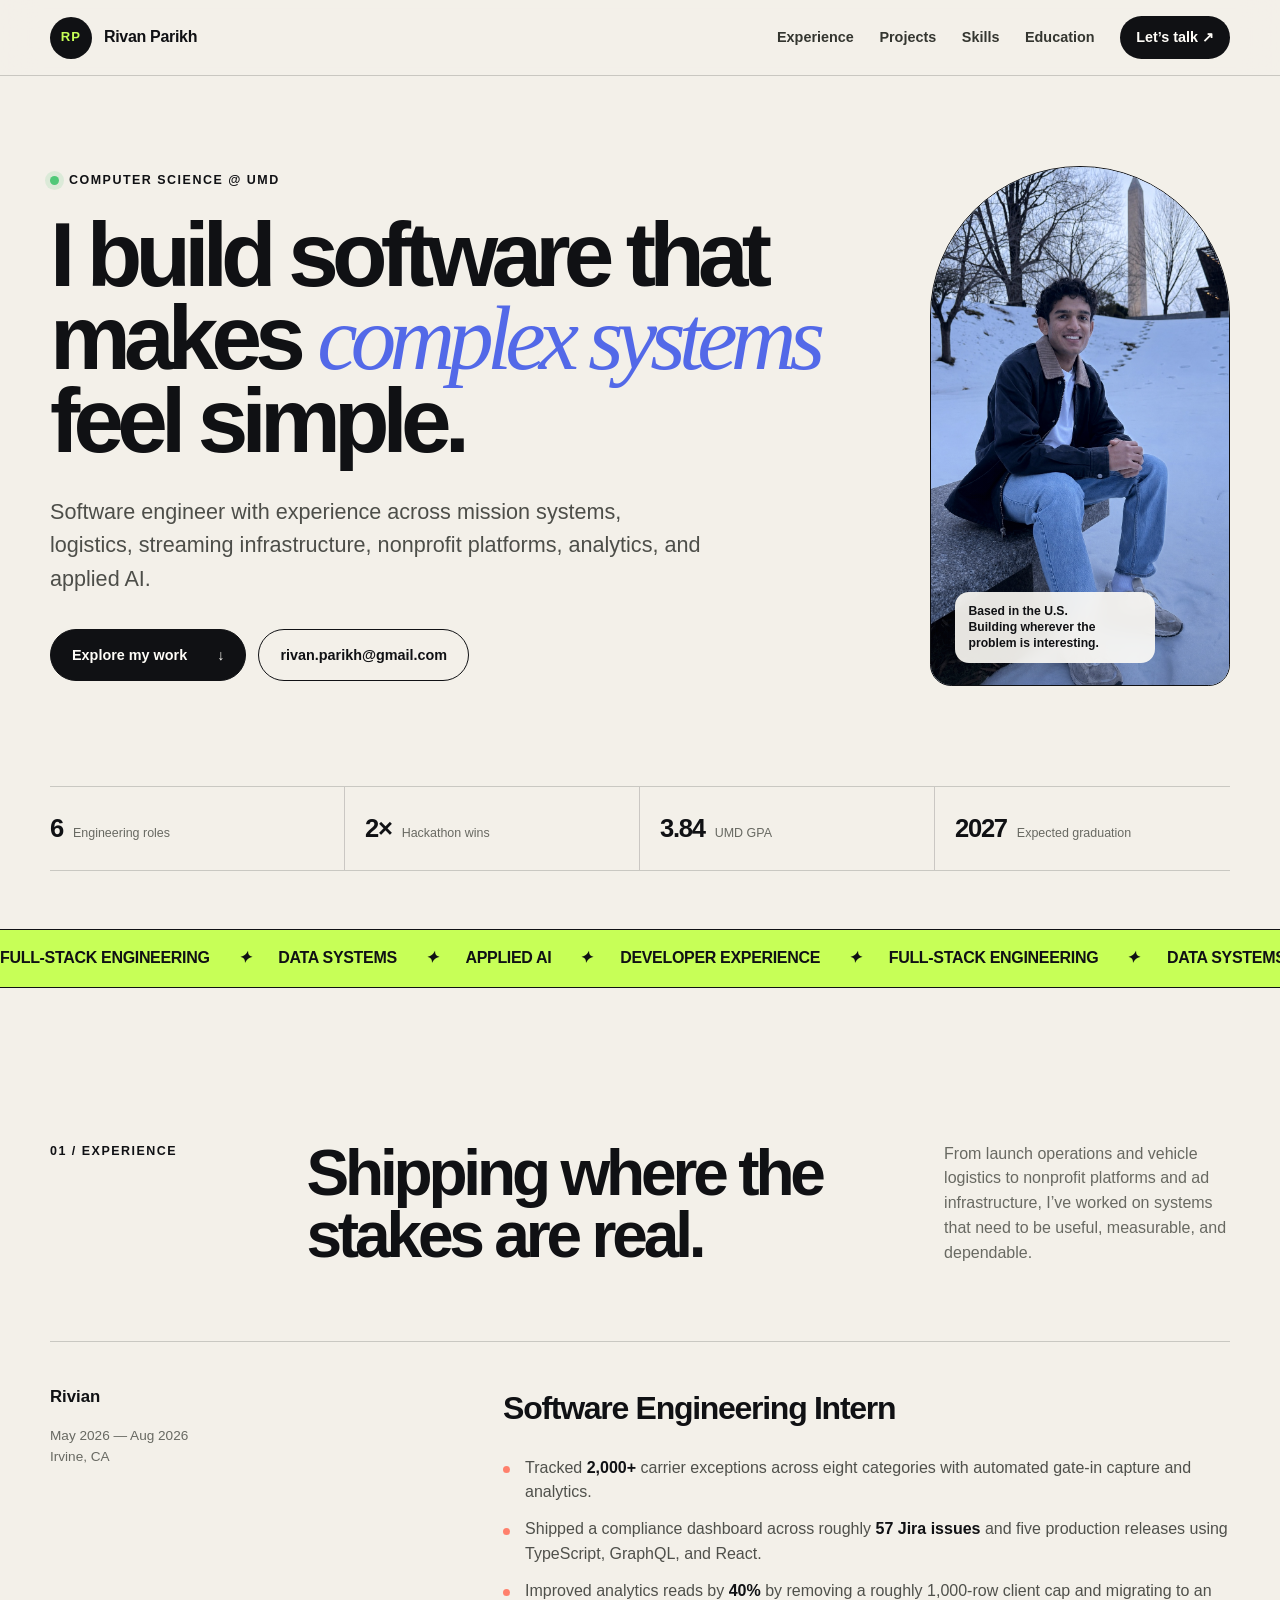
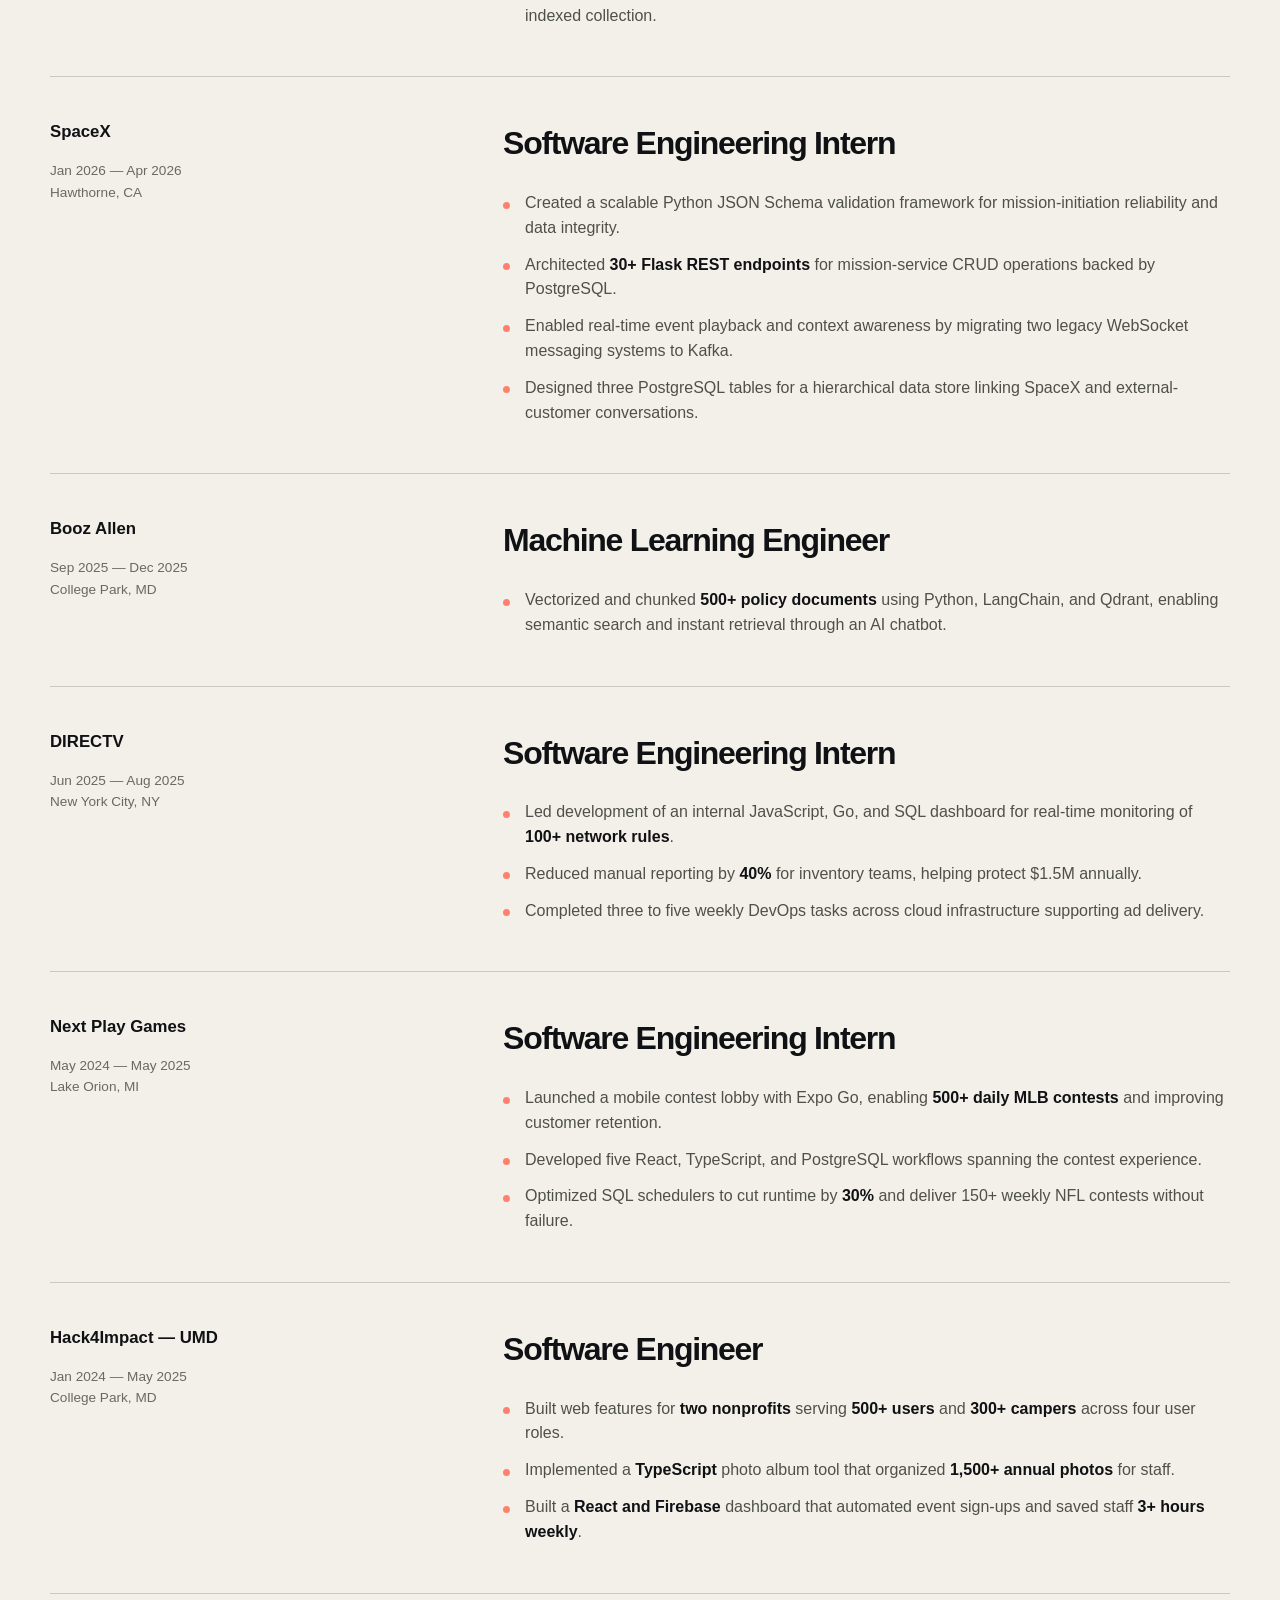
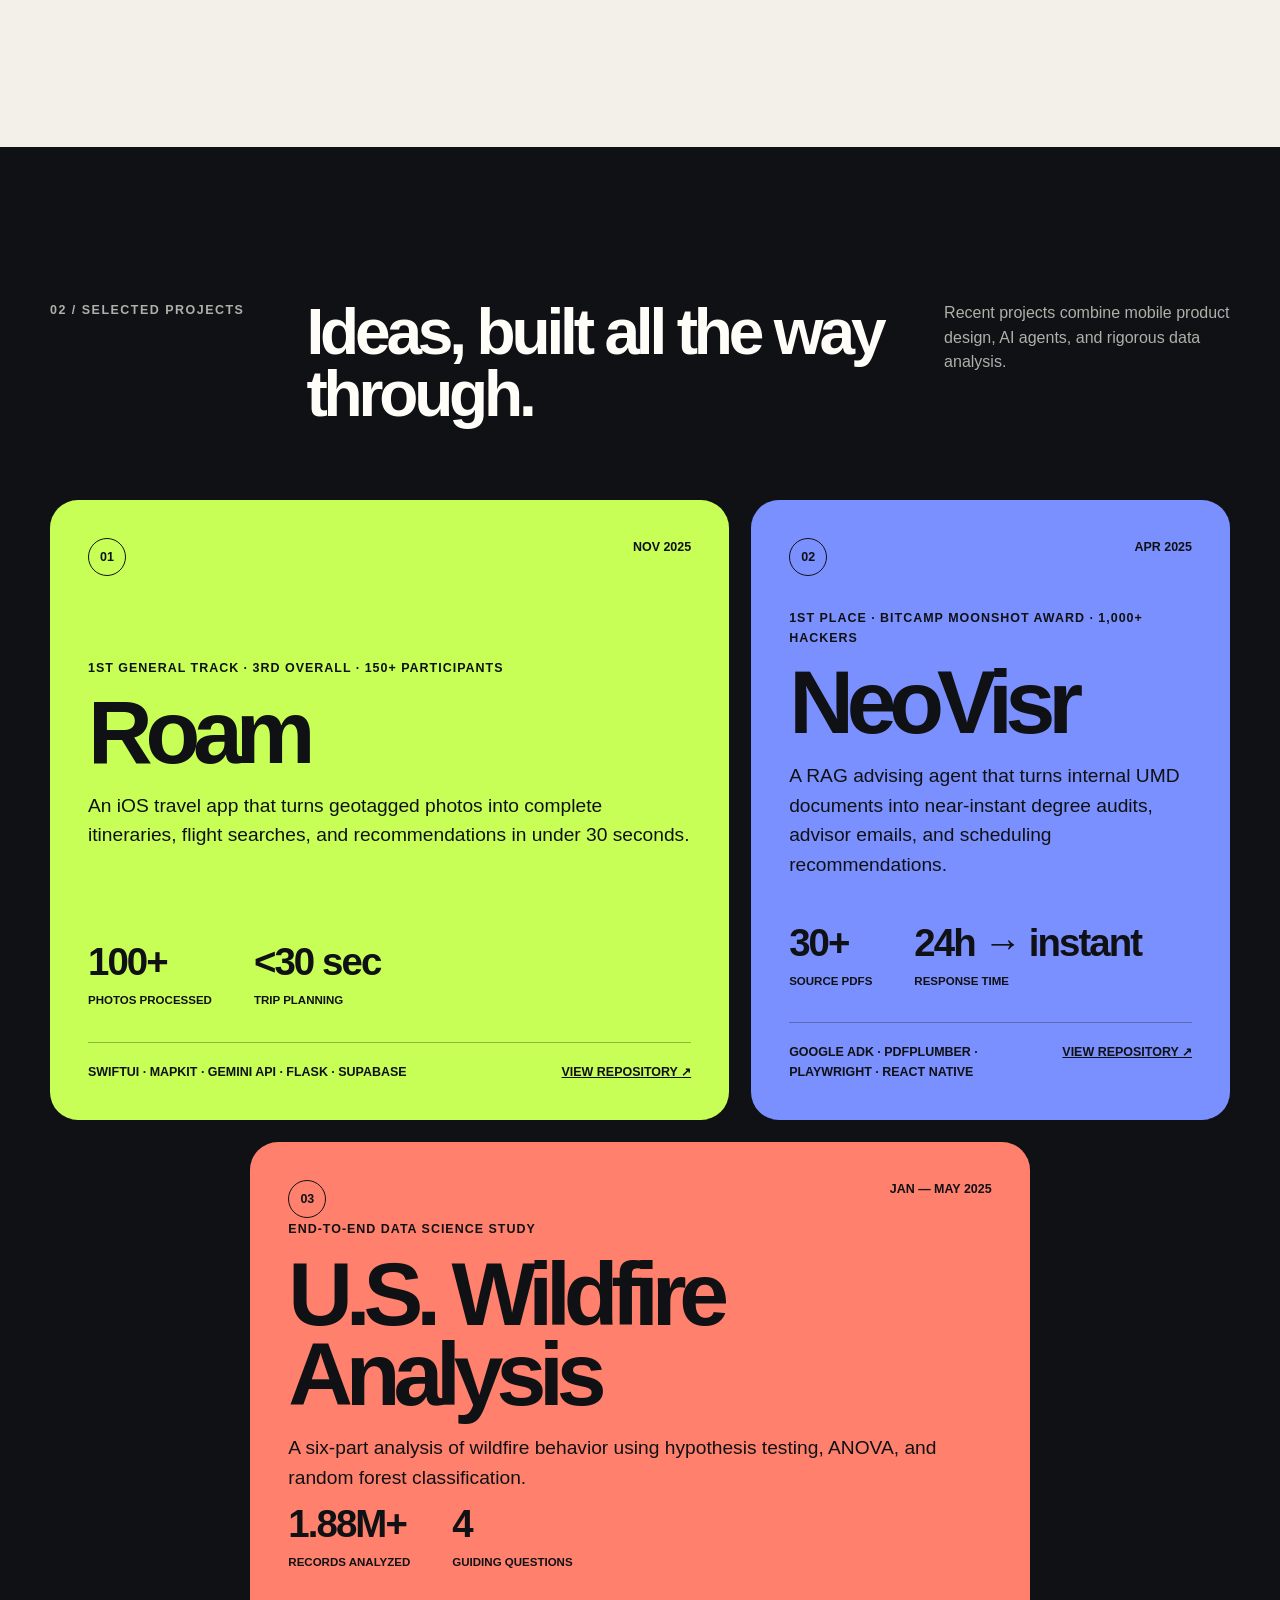
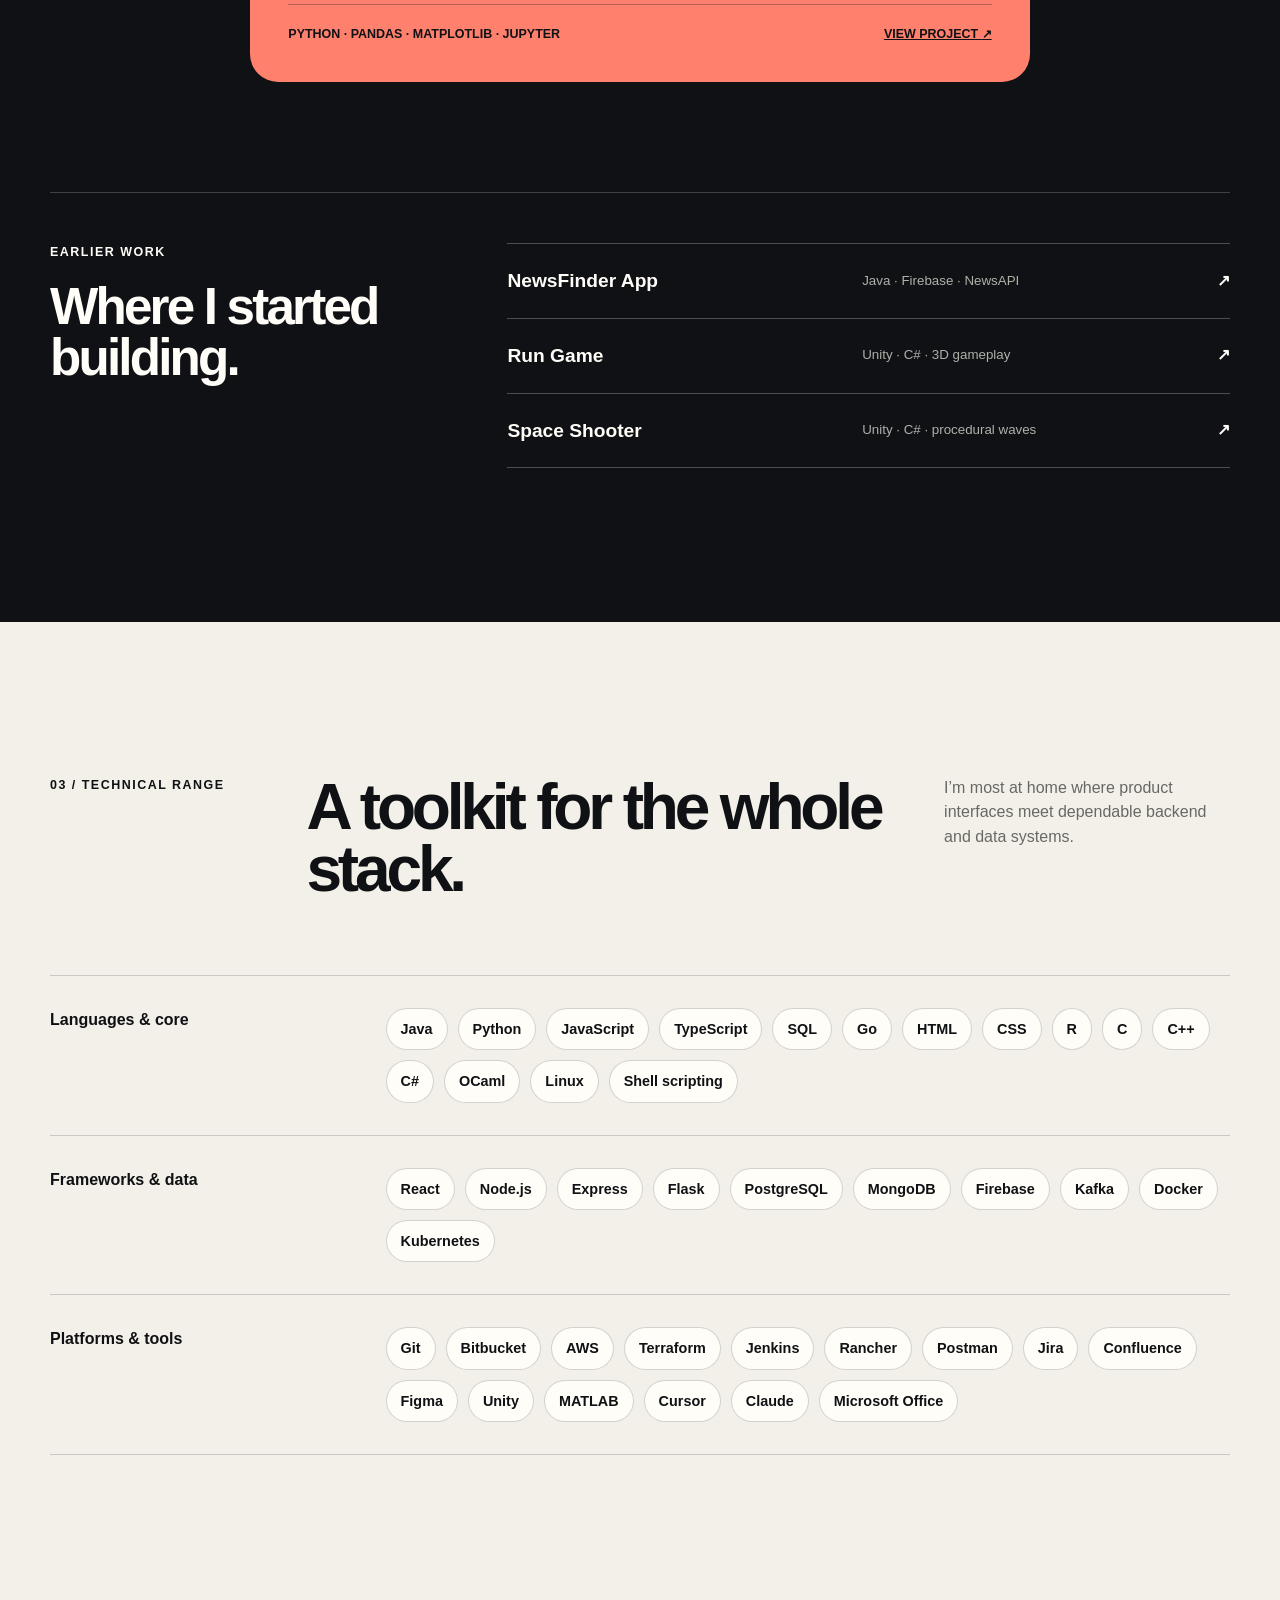
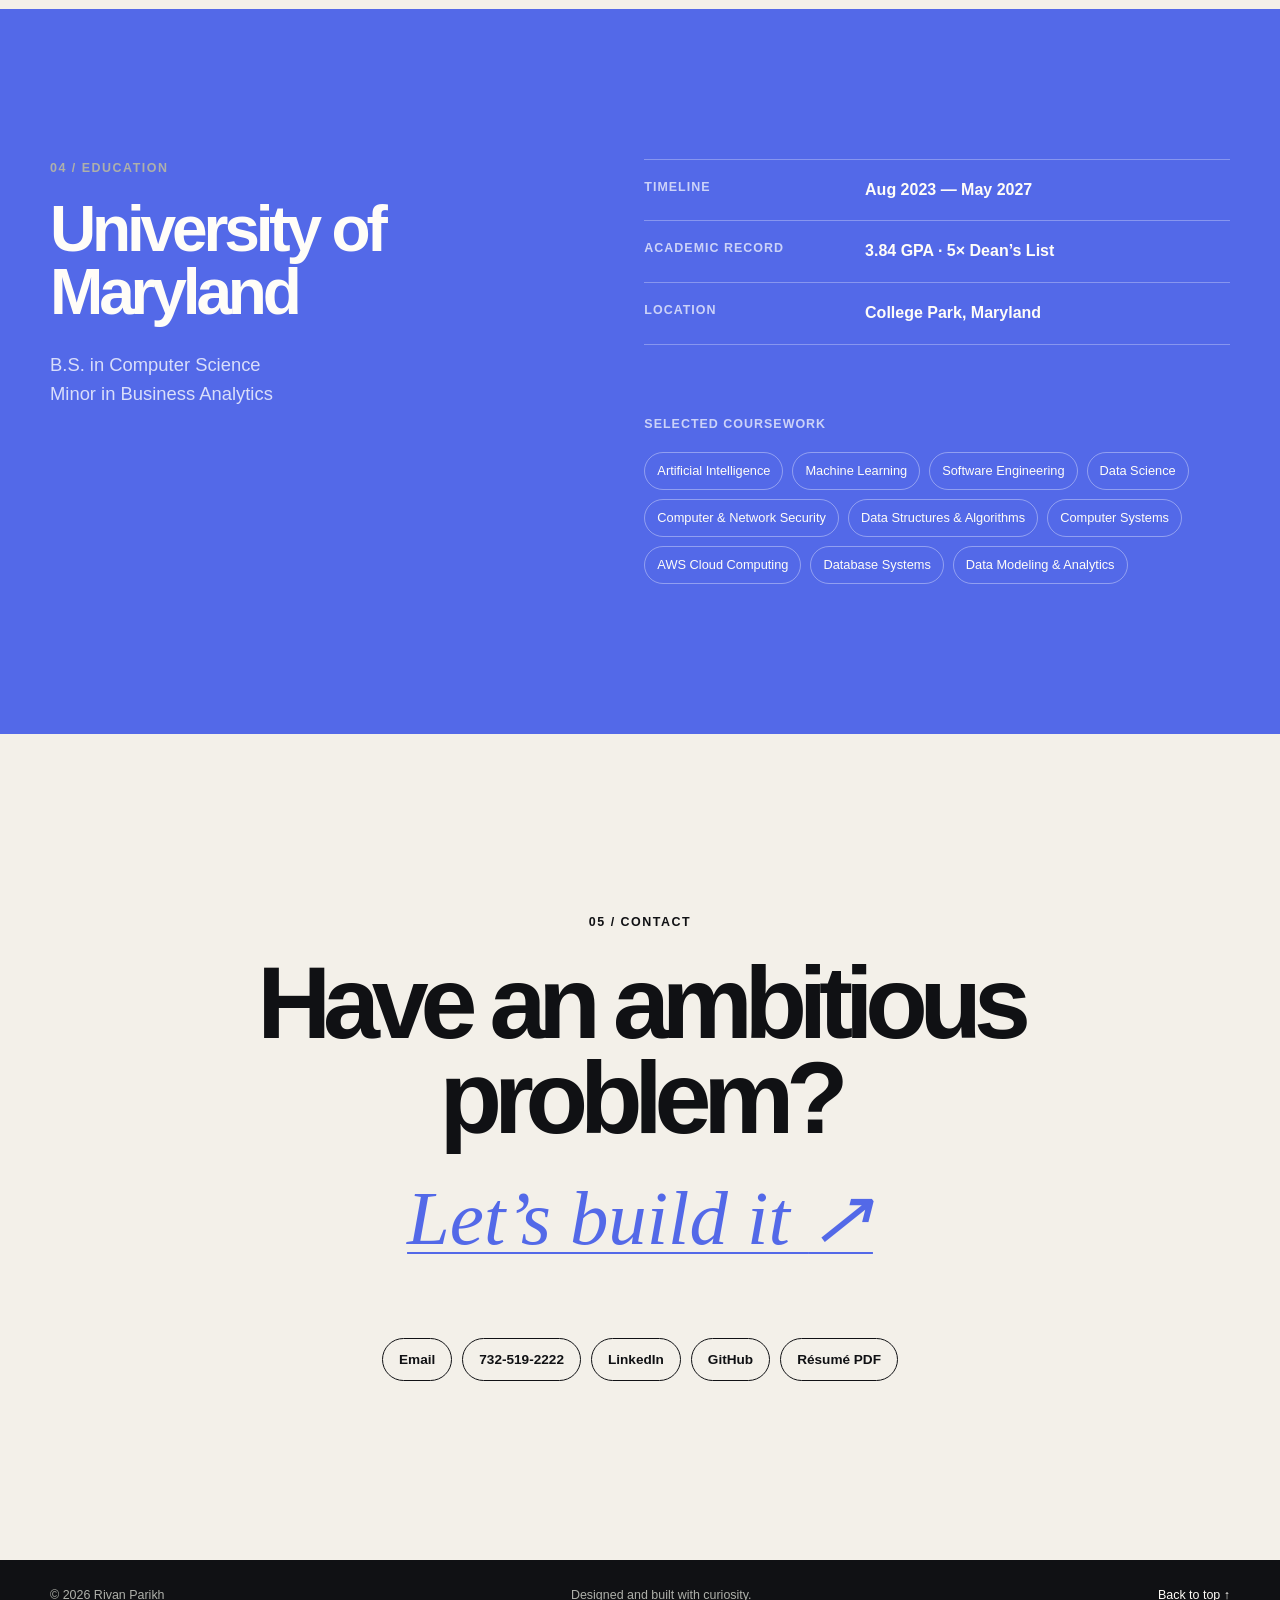
==== commit 70ff86d8: "Add Hack4Impact experience" ====
--- a/index.html
+++ b/index.html
@@ -36,7 +36,7 @@
             <div class="hero-copy reveal">
                 <p class="eyebrow"><span class="status-dot"></span> Computer Science @ UMD</p>
                 <h1>I build software that makes <em>complex systems</em> feel simple.</h1>
-                <p class="hero-summary">Software engineer with experience across mission systems, logistics, streaming infrastructure, analytics, and applied AI.</p>
+                <p class="hero-summary">Software engineer with experience across mission systems, logistics, streaming infrastructure, nonprofit platforms, analytics, and applied AI.</p>
                 <div class="hero-actions">
                     <a class="button button-primary" href="#projects">Explore my work <span aria-hidden="true">↓</span></a>
                     <a class="button button-secondary" href="mailto:rivan.parikh@gmail.com">rivan.parikh@gmail.com</a>
@@ -52,7 +52,7 @@
             </div>
 
             <dl class="hero-metrics reveal" aria-label="Career highlights">
-                <div><dt>5</dt><dd>Engineering roles</dd></div>
+                <div><dt>6</dt><dd>Engineering roles</dd></div>
                 <div><dt>2×</dt><dd>Hackathon wins</dd></div>
                 <div><dt>3.84</dt><dd>UMD GPA</dd></div>
                 <div><dt>2027</dt><dd>Expected graduation</dd></div>
@@ -69,7 +69,7 @@
             <div class="section-heading reveal">
                 <p class="section-index">01 / Experience</p>
                 <h2>Shipping where the stakes are real.</h2>
-                <p>From launch operations to vehicle logistics and ad infrastructure, I’ve worked on systems that need to be useful, measurable, and dependable.</p>
+                <p>From launch operations and vehicle logistics to nonprofit platforms and ad infrastructure, I’ve worked on systems that need to be useful, measurable, and dependable.</p>
             </div>
 
             <div class="experience-list">
@@ -148,6 +148,22 @@
                             <li>Launched a mobile contest lobby with Expo Go, enabling <strong>500+ daily MLB contests</strong> and improving customer retention.</li>
                             <li>Developed five React, TypeScript, and PostgreSQL workflows spanning the contest experience.</li>
                             <li>Optimized SQL schedulers to cut runtime by <strong>30%</strong> and deliver 150+ weekly NFL contests without failure.</li>
+                        </ul>
+                    </div>
+                </article>
+
+                <article class="experience-item reveal">
+                    <div class="experience-meta">
+                        <p class="company">Hack4Impact — UMD</p>
+                        <p>Jan 2024 — May 2025</p>
+                        <p>College Park, MD</p>
+                    </div>
+                    <div class="experience-content">
+                        <h3>Software Engineer</h3>
+                        <ul>
+                            <li>Built web features for <strong>two nonprofits</strong> serving <strong>500+ users</strong> and <strong>300+ campers</strong> across four user roles.</li>
+                            <li>Implemented a <strong>TypeScript</strong> photo album tool that organized <strong>1,500+ annual photos</strong> for staff.</li>
+                            <li>Built a <strong>React and Firebase</strong> dashboard that automated event sign-ups and saved staff <strong>3+ hours weekly</strong>.</li>
                         </ul>
                     </div>
                 </article>
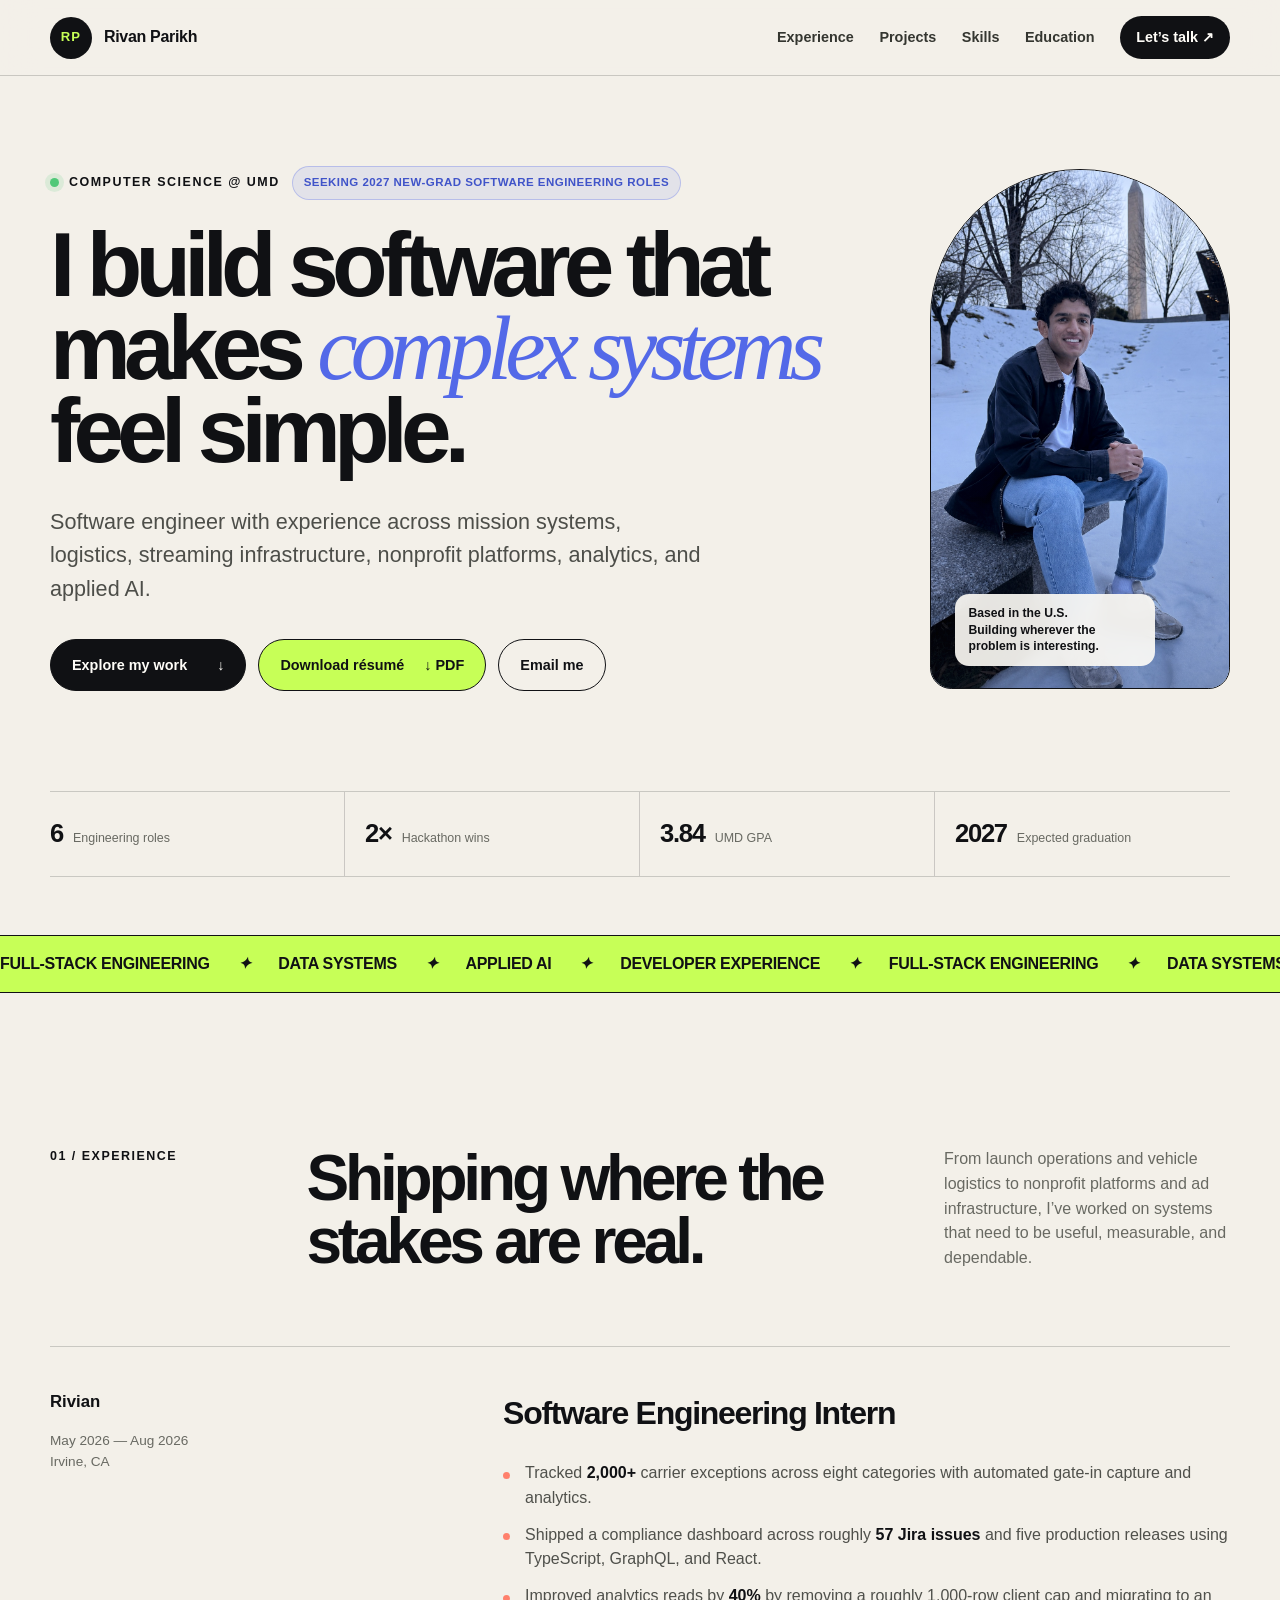
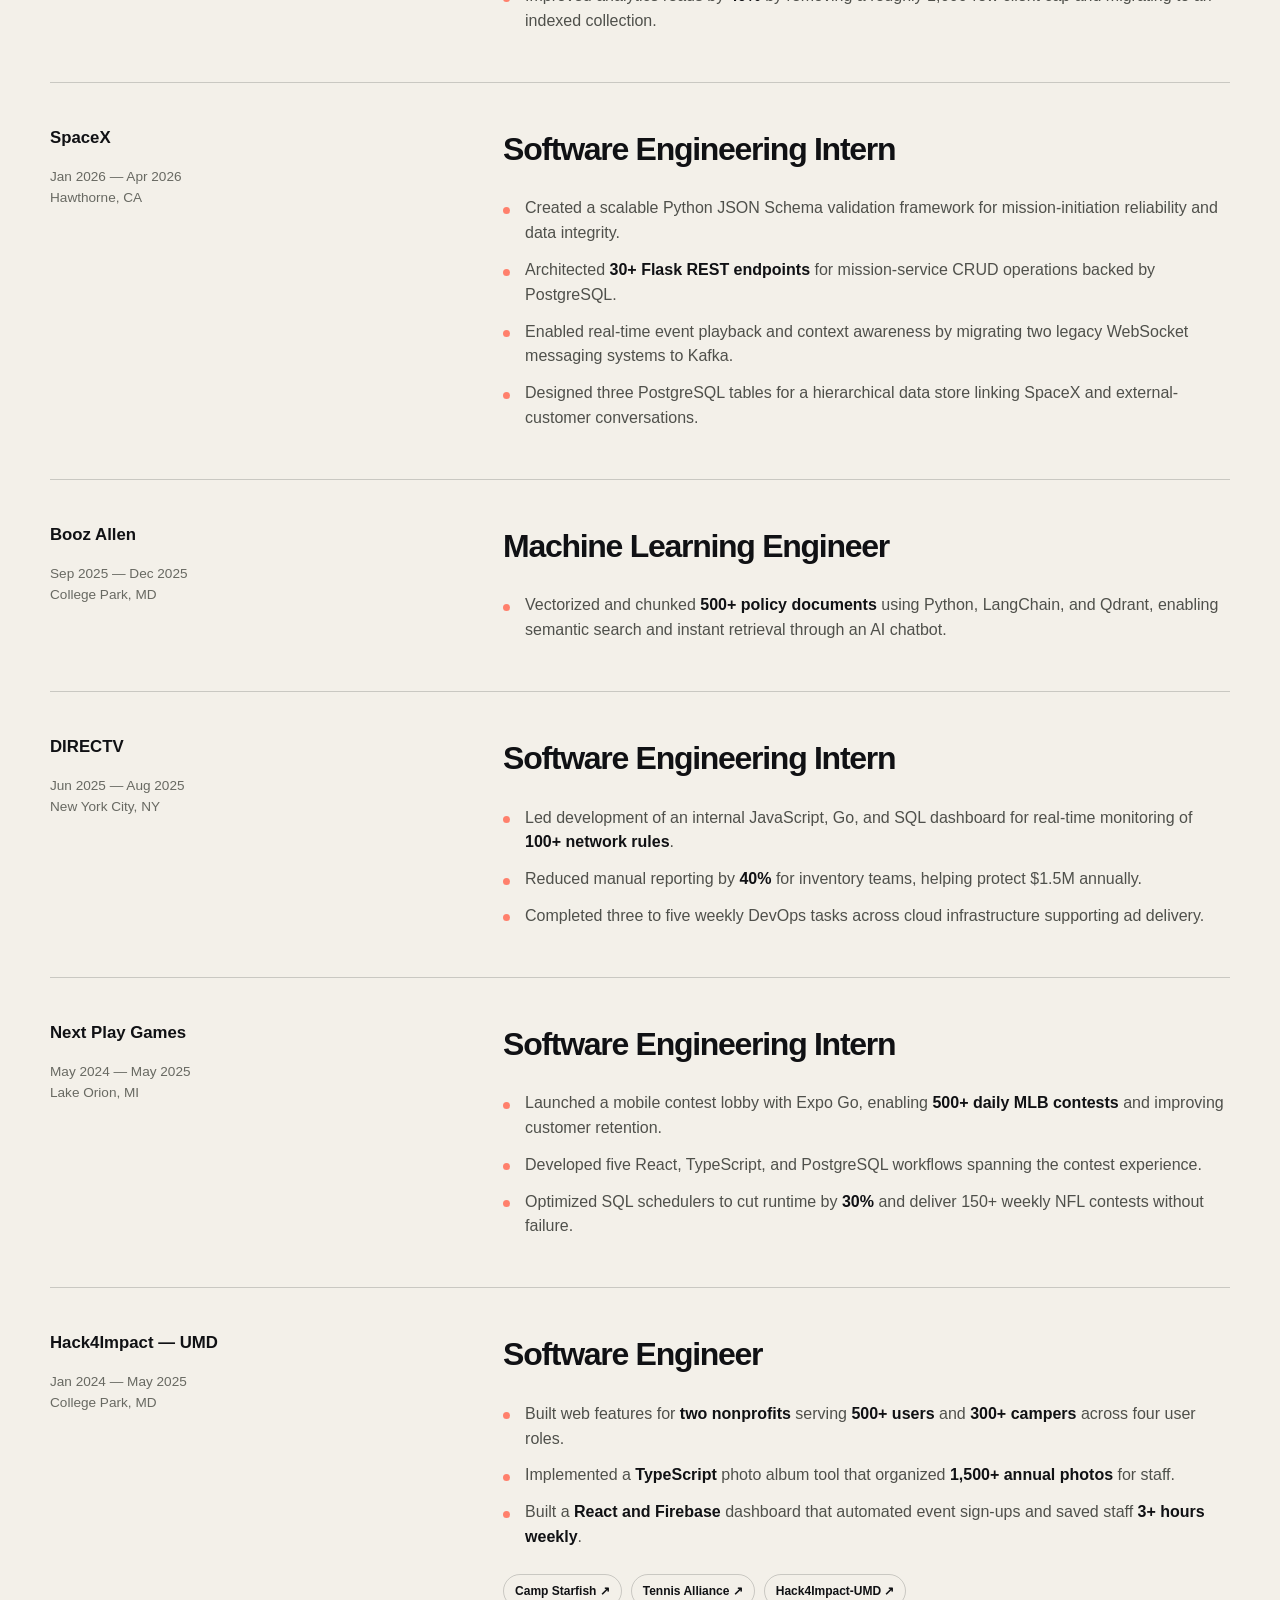
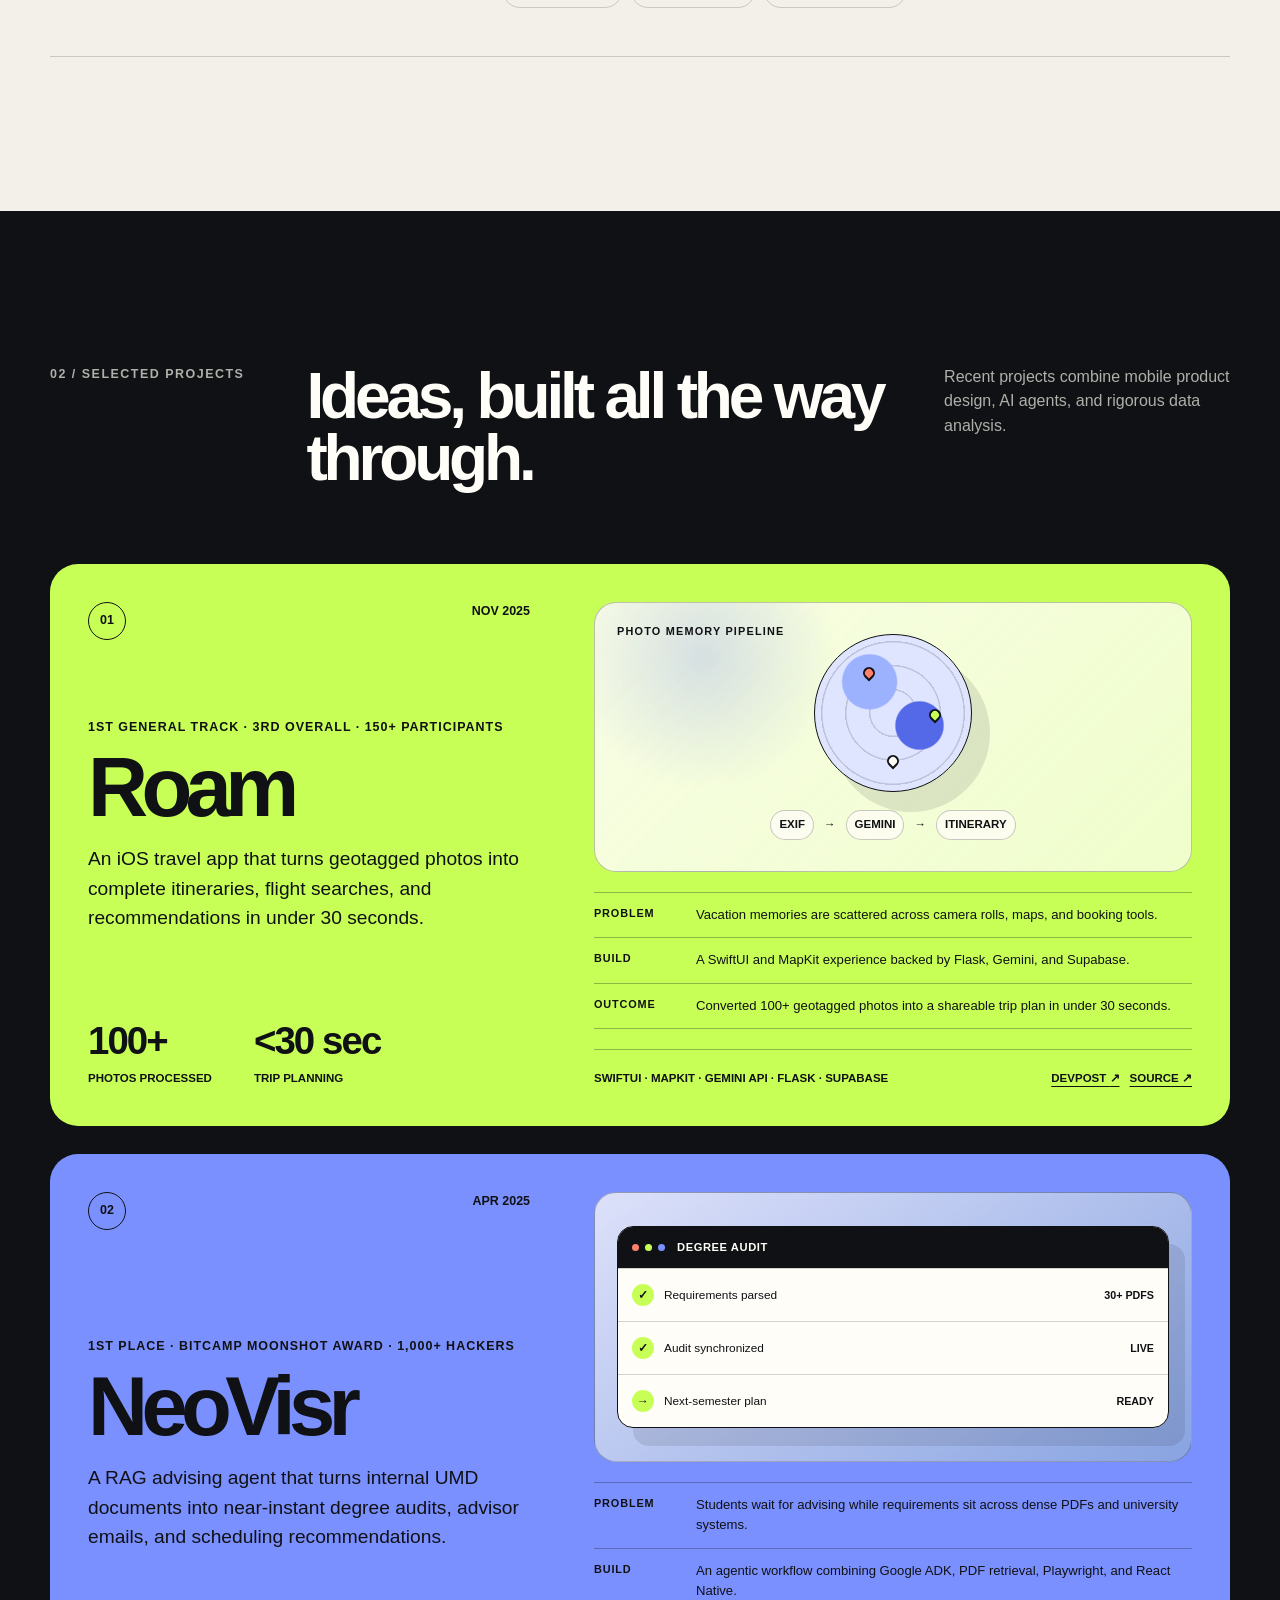
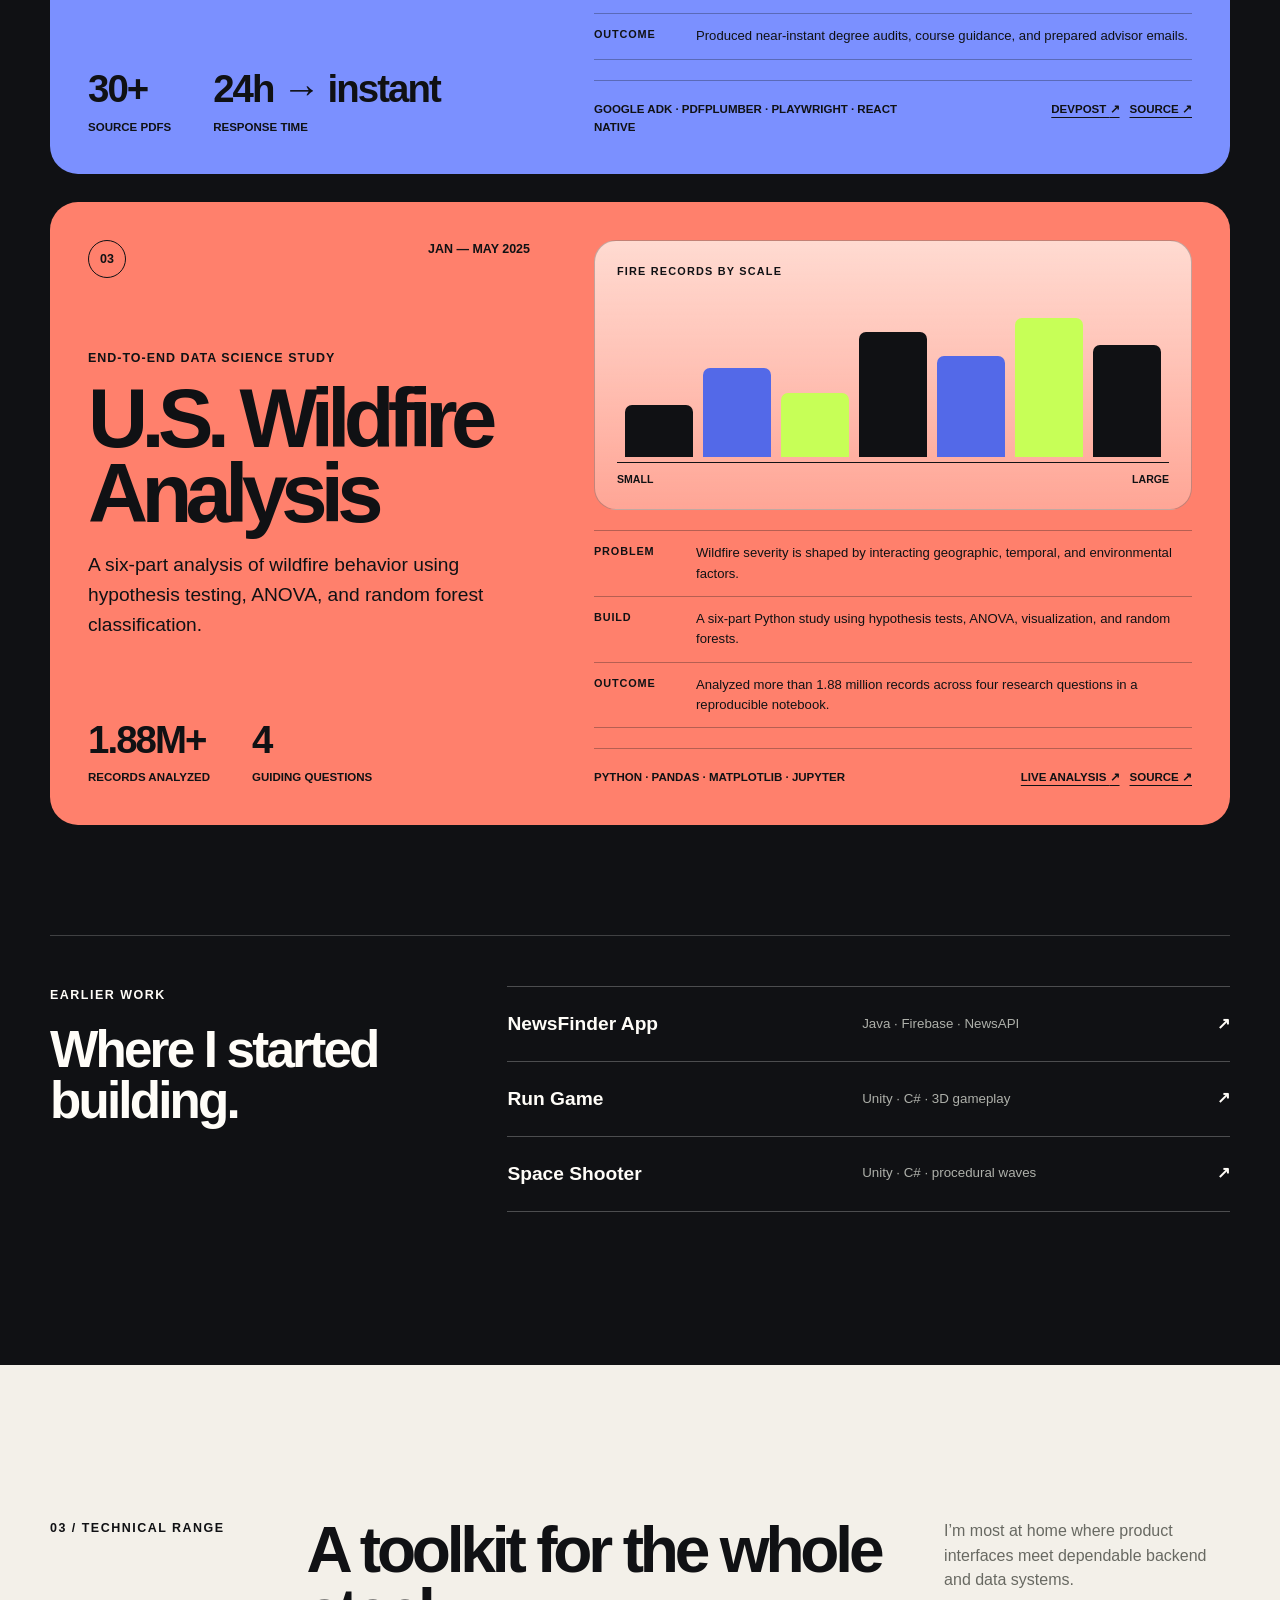
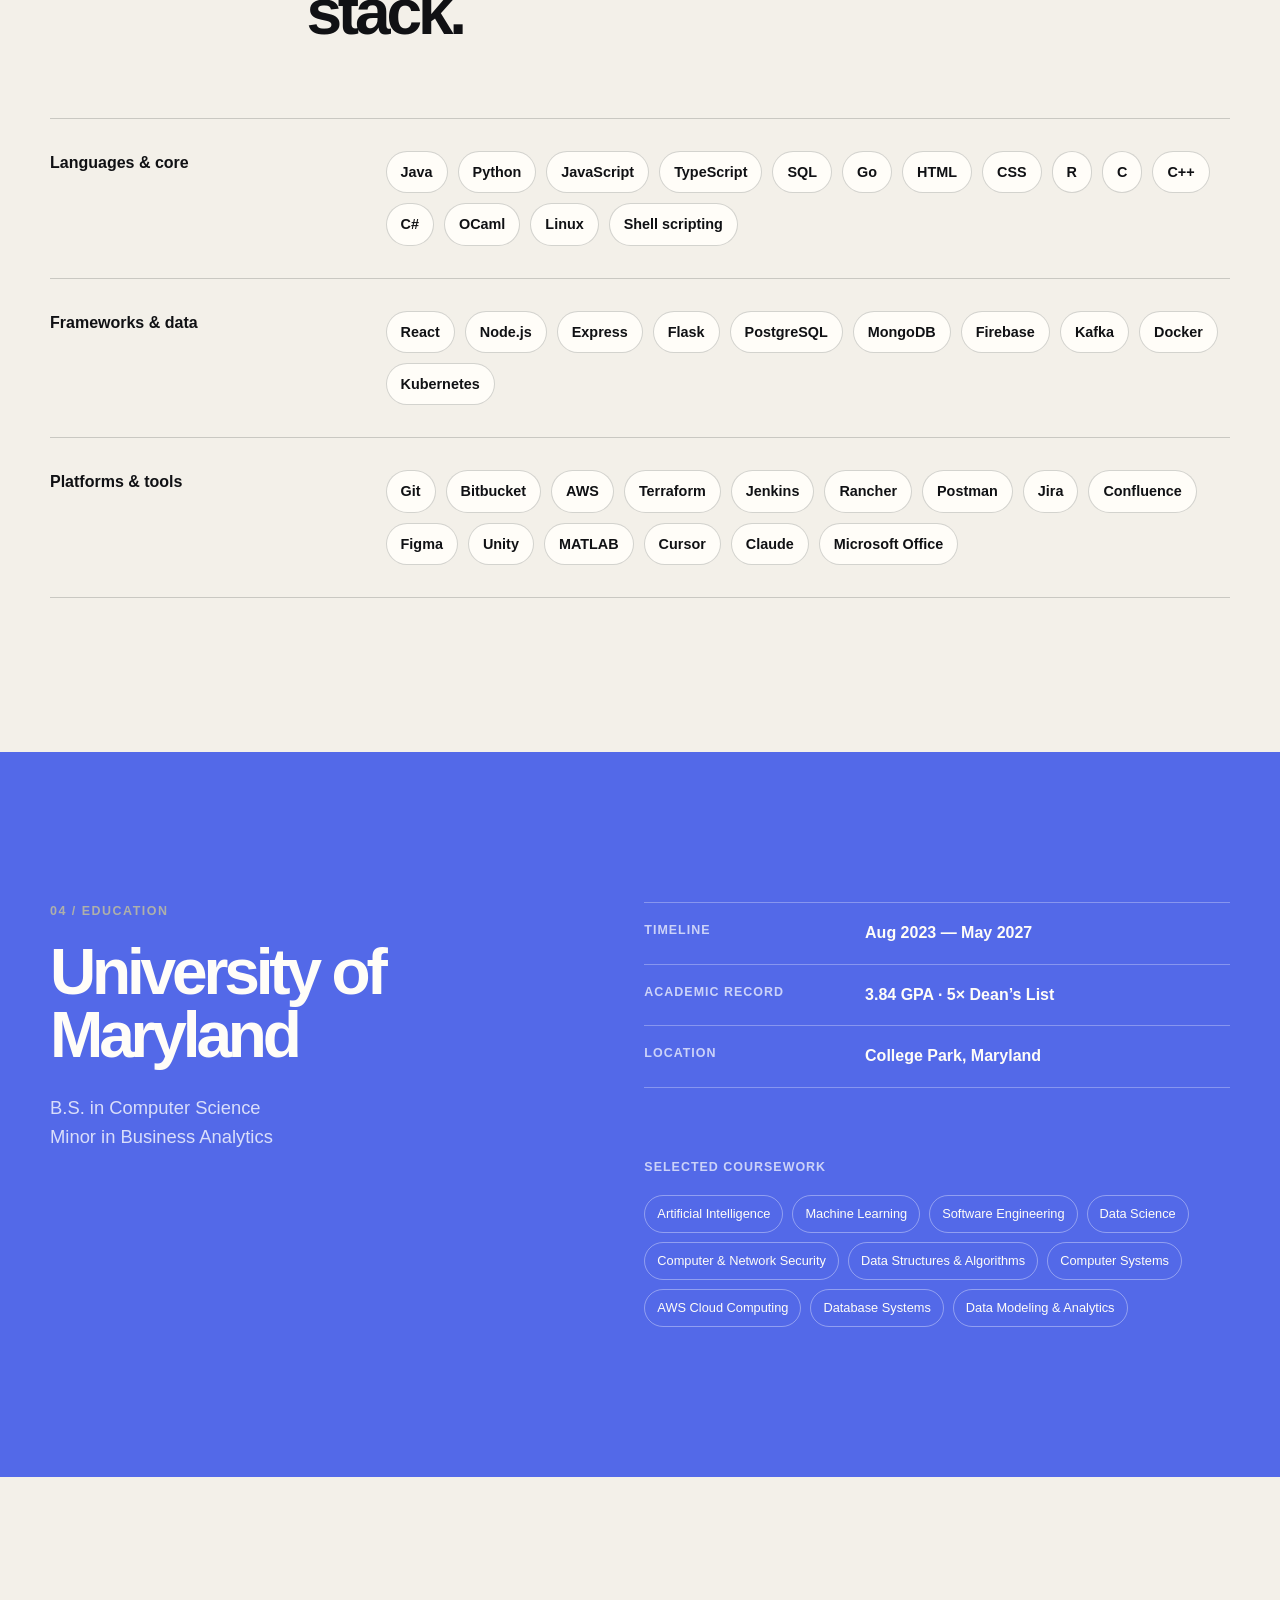
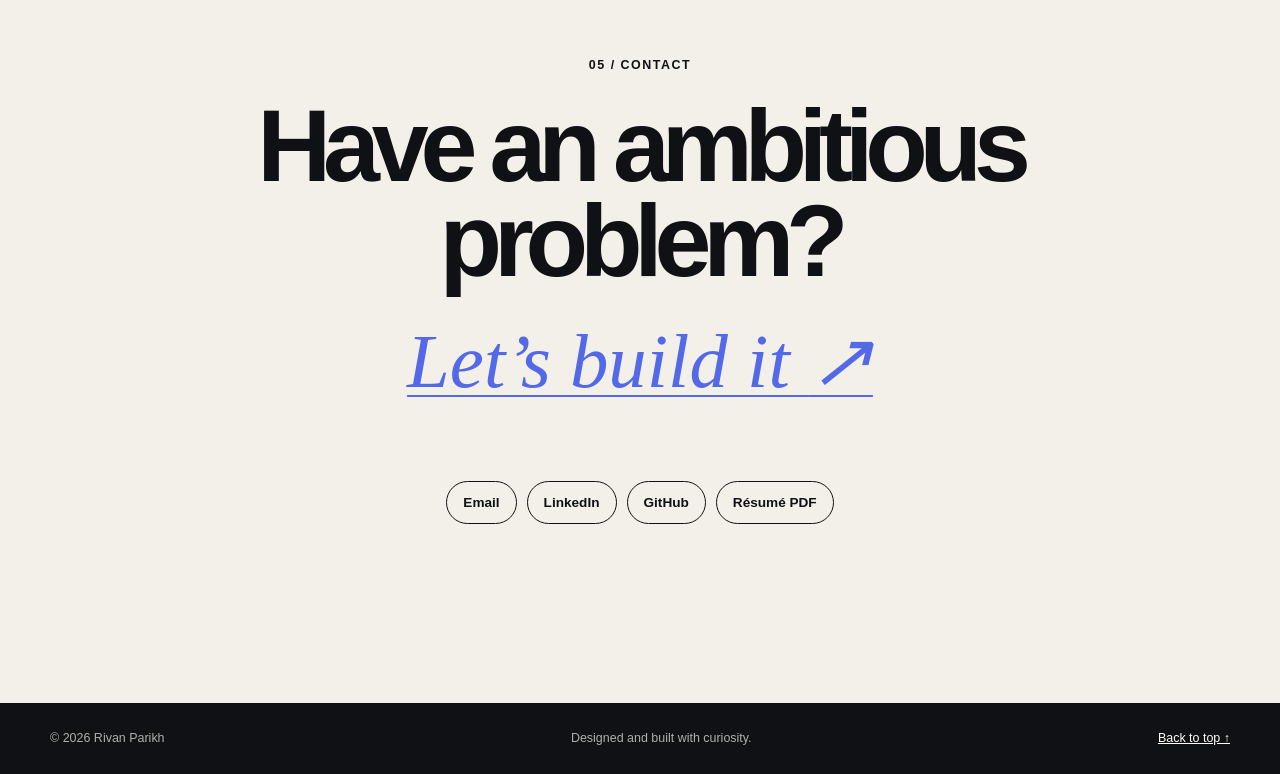
==== commit fc04ae8f: "Upgrade portfolio content and project proof" ====
--- a/index.html
+++ b/index.html
@@ -3,11 +3,46 @@
 <head>
     <meta charset="UTF-8">
     <meta name="viewport" content="width=device-width, initial-scale=1.0">
-    <meta name="description" content="Rivan Parikh is a software engineer and University of Maryland computer science student building reliable, data-rich products.">
+    <meta name="description" content="Rivan Parikh is a software engineer and University of Maryland computer science student building reliable products across mission systems, logistics, applied AI, and data.">
+    <meta name="author" content="Rivan Parikh">
+    <meta name="robots" content="index, follow">
     <meta name="theme-color" content="#101114">
+    <link rel="canonical" href="/">
+    <link rel="icon" type="image/png" sizes="64x64" href="images/favicon.png">
+    <link rel="apple-touch-icon" href="images/favicon.png">
+    <meta property="og:type" content="website">
+    <meta property="og:site_name" content="Rivan Parikh">
+    <meta property="og:title" content="Rivan Parikh | Software Engineer">
+    <meta property="og:description" content="Software engineer building dependable products across mission systems, logistics, applied AI, and data.">
+    <meta property="og:image" content="https://raw.githubusercontent.com/rivincity/Personal-Portfolio-Website/main/images/og-card.png">
+    <meta property="og:image:width" content="1200">
+    <meta property="og:image:height" content="630">
+    <meta property="og:image:alt" content="Rivan Parikh, software engineer — building complex systems that feel simple.">
+    <meta name="twitter:card" content="summary_large_image">
+    <meta name="twitter:title" content="Rivan Parikh | Software Engineer">
+    <meta name="twitter:description" content="Software engineer building dependable products across mission systems, logistics, applied AI, and data.">
+    <meta name="twitter:image" content="https://raw.githubusercontent.com/rivincity/Personal-Portfolio-Website/main/images/og-card.png">
     <title>Rivan Parikh | Software Engineer</title>
-    <link rel="stylesheet" href="style.css?v=resume-redesign-2">
-    <script src="script.js?v=resume-redesign-2" defer></script>
+    <link rel="stylesheet" href="style.css?v=portfolio-proof-1">
+    <script type="application/ld+json">
+    {
+        "@context": "https://schema.org",
+        "@type": "Person",
+        "name": "Rivan Parikh",
+        "jobTitle": "Software Engineer",
+        "email": "mailto:rivan.parikh@gmail.com",
+        "sameAs": [
+            "https://github.com/rivincity",
+            "https://linkedin.com/in/rivan-parikh"
+        ],
+        "alumniOf": {
+            "@type": "CollegeOrUniversity",
+            "name": "University of Maryland"
+        },
+        "knowsAbout": ["Software Engineering", "Applied AI", "Data Systems", "Full-stack Development"]
+    }
+    </script>
+    <script src="script.js?v=portfolio-proof-1" defer></script>
 </head>
 <body>
     <a class="skip-link" href="#main-content">Skip to content</a>
@@ -34,12 +69,16 @@
     <main id="main-content">
         <section class="hero section-shell" id="top">
             <div class="hero-copy reveal">
-                <p class="eyebrow"><span class="status-dot"></span> Computer Science @ UMD</p>
+                <div class="hero-kickers">
+                    <p class="eyebrow"><span class="status-dot"></span> Computer Science @ UMD</p>
+                    <p class="availability">Seeking 2027 new-grad software engineering roles</p>
+                </div>
                 <h1>I build software that makes <em>complex systems</em> feel simple.</h1>
                 <p class="hero-summary">Software engineer with experience across mission systems, logistics, streaming infrastructure, nonprofit platforms, analytics, and applied AI.</p>
                 <div class="hero-actions">
                     <a class="button button-primary" href="#projects">Explore my work <span aria-hidden="true">↓</span></a>
-                    <a class="button button-secondary" href="mailto:rivan.parikh@gmail.com">rivan.parikh@gmail.com</a>
+                    <a class="button button-resume" href="images/Rivan Parikh Resume.pdf" download data-simple-event="resume_download_hero">Download résumé <span aria-hidden="true">↓ PDF</span></a>
+                    <a class="button button-secondary" href="mailto:rivan.parikh@gmail.com" data-simple-event="contact_email_hero">Email me</a>
                 </div>
             </div>
 
@@ -165,6 +204,11 @@
                             <li>Implemented a <strong>TypeScript</strong> photo album tool that organized <strong>1,500+ annual photos</strong> for staff.</li>
                             <li>Built a <strong>React and Firebase</strong> dashboard that automated event sign-ups and saved staff <strong>3+ hours weekly</strong>.</li>
                         </ul>
+                        <div class="experience-links" aria-label="Hack4Impact project partners">
+                            <a href="https://campstarfish.org/" target="_blank" rel="noreferrer" data-simple-event="hack4impact_camp_starfish">Camp Starfish <span aria-hidden="true">↗</span></a>
+                            <a href="https://tennisallianceaac.org/" target="_blank" rel="noreferrer" data-simple-event="hack4impact_tennis_alliance">Tennis Alliance <span aria-hidden="true">↗</span></a>
+                            <a href="https://umd.hack4impact.org/" target="_blank" rel="noreferrer" data-simple-event="hack4impact_umd">Hack4Impact-UMD <span aria-hidden="true">↗</span></a>
+                        </div>
                     </div>
                 </article>
             </div>
@@ -179,68 +223,122 @@
                 </div>
 
                 <div class="featured-projects">
-                    <article class="project-card project-card-lime reveal">
-                        <div class="project-topline">
-                            <span class="project-number">01</span>
-                            <span>Nov 2025</span>
-                        </div>
-                        <div>
-                            <p class="award">1st General Track · 3rd overall · 150+ participants</p>
-                            <h3>Roam</h3>
-                            <p>An iOS travel app that turns geotagged photos into complete itineraries, flight searches, and recommendations in under 30 seconds.</p>
-                        </div>
-                        <div>
+                    <article class="project-card project-card-lime reveal" id="project-roam">
+                        <div class="project-summary">
+                            <div class="project-topline">
+                                <span class="project-number">01</span>
+                                <span>Nov 2025</span>
+                            </div>
+                            <div class="project-intro">
+                                <p class="award">1st General Track · 3rd overall · 150+ participants</p>
+                                <h3>Roam</h3>
+                                <p>An iOS travel app that turns geotagged photos into complete itineraries, flight searches, and recommendations in under 30 seconds.</p>
+                            </div>
                             <ul class="project-stats">
                                 <li><strong>100+</strong><span>photos processed</span></li>
                                 <li><strong>&lt;30 sec</strong><span>trip planning</span></li>
                             </ul>
+                        </div>
+                        <div class="project-case-study">
+                            <div class="project-visual project-visual-roam" aria-hidden="true">
+                                <p>Photo memory pipeline</p>
+                                <div class="roam-globe">
+                                    <span class="map-pin map-pin-one"></span>
+                                    <span class="map-pin map-pin-two"></span>
+                                    <span class="map-pin map-pin-three"></span>
+                                </div>
+                                <div class="workflow-line"><span>EXIF</span><b>→</b><span>Gemini</span><b>→</b><span>Itinerary</span></div>
+                            </div>
+                            <dl class="project-details">
+                                <div><dt>Problem</dt><dd>Vacation memories are scattered across camera rolls, maps, and booking tools.</dd></div>
+                                <div><dt>Build</dt><dd>A SwiftUI and MapKit experience backed by Flask, Gemini, and Supabase.</dd></div>
+                                <div><dt>Outcome</dt><dd>Converted 100+ geotagged photos into a shareable trip plan in under 30 seconds.</dd></div>
+                            </dl>
                             <div class="project-footer">
                                 <p>SwiftUI · MapKit · Gemini API · Flask · Supabase</p>
-                                <a href="https://github.com/rivincity/gemini-hack-night-25" target="_blank" rel="noreferrer">View repository <span aria-hidden="true">↗</span></a>
+                                <div class="project-links">
+                                    <a href="https://devpost.com/software/roam-nox7mh" target="_blank" rel="noreferrer" data-simple-event="roam_devpost">Devpost <span aria-hidden="true">↗</span></a>
+                                    <a href="https://github.com/rivincity/gemini-hack-night-25" target="_blank" rel="noreferrer" data-simple-event="roam_source">Source <span aria-hidden="true">↗</span></a>
+                                </div>
                             </div>
                         </div>
                     </article>
 
-                    <article class="project-card project-card-blue reveal">
-                        <div class="project-topline">
-                            <span class="project-number">02</span>
-                            <span>Apr 2025</span>
-                        </div>
-                        <div>
-                            <p class="award">1st place · Bitcamp Moonshot Award · 1,000+ hackers</p>
-                            <h3>NeoVisr</h3>
-                            <p>A RAG advising agent that turns internal UMD documents into near-instant degree audits, advisor emails, and scheduling recommendations.</p>
-                        </div>
-                        <div>
+                    <article class="project-card project-card-blue reveal" id="project-neovisr">
+                        <div class="project-summary">
+                            <div class="project-topline">
+                                <span class="project-number">02</span>
+                                <span>Apr 2025</span>
+                            </div>
+                            <div class="project-intro">
+                                <p class="award">1st place · Bitcamp Moonshot Award · 1,000+ hackers</p>
+                                <h3>NeoVisr</h3>
+                                <p>A RAG advising agent that turns internal UMD documents into near-instant degree audits, advisor emails, and scheduling recommendations.</p>
+                            </div>
                             <ul class="project-stats">
                                 <li><strong>30+</strong><span>source PDFs</span></li>
                                 <li><strong>24h → instant</strong><span>response time</span></li>
                             </ul>
+                        </div>
+                        <div class="project-case-study">
+                            <div class="project-visual project-visual-neovisr" aria-hidden="true">
+                                <div class="advisor-window">
+                                    <div class="window-top"><span></span><span></span><span></span><b>Degree audit</b></div>
+                                    <div class="audit-row"><i>✓</i><span>Requirements parsed</span><strong>30+ PDFs</strong></div>
+                                    <div class="audit-row"><i>✓</i><span>Audit synchronized</span><strong>Live</strong></div>
+                                    <div class="audit-row"><i>→</i><span>Next-semester plan</span><strong>Ready</strong></div>
+                                </div>
+                            </div>
+                            <dl class="project-details">
+                                <div><dt>Problem</dt><dd>Students wait for advising while requirements sit across dense PDFs and university systems.</dd></div>
+                                <div><dt>Build</dt><dd>An agentic workflow combining Google ADK, PDF retrieval, Playwright, and React Native.</dd></div>
+                                <div><dt>Outcome</dt><dd>Produced near-instant degree audits, course guidance, and prepared advisor emails.</dd></div>
+                            </dl>
                             <div class="project-footer">
                                 <p>Google ADK · pdfplumber · Playwright · React Native</p>
-                                <a href="https://github.com/samikwangneo/bitcamp2025" target="_blank" rel="noreferrer">View repository <span aria-hidden="true">↗</span></a>
+                                <div class="project-links">
+                                    <a href="https://devpost.com/software/adviseai" target="_blank" rel="noreferrer" data-simple-event="neovisr_devpost">Devpost <span aria-hidden="true">↗</span></a>
+                                    <a href="https://github.com/samikwangneo/bitcamp2025" target="_blank" rel="noreferrer" data-simple-event="neovisr_source">Source <span aria-hidden="true">↗</span></a>
+                                </div>
                             </div>
                         </div>
                     </article>
 
-                    <article class="project-card project-card-coral reveal">
-                        <div class="project-topline">
-                            <span class="project-number">03</span>
-                            <span>Jan — May 2025</span>
-                        </div>
-                        <div>
-                            <p class="award">End-to-end data science study</p>
-                            <h3>U.S. Wildfire Analysis</h3>
-                            <p>A six-part analysis of wildfire behavior using hypothesis testing, ANOVA, and random forest classification.</p>
-                        </div>
-                        <div>
+                    <article class="project-card project-card-coral reveal" id="project-wildfire">
+                        <div class="project-summary">
+                            <div class="project-topline">
+                                <span class="project-number">03</span>
+                                <span>Jan — May 2025</span>
+                            </div>
+                            <div class="project-intro">
+                                <p class="award">End-to-end data science study</p>
+                                <h3>U.S. Wildfire Analysis</h3>
+                                <p>A six-part analysis of wildfire behavior using hypothesis testing, ANOVA, and random forest classification.</p>
+                            </div>
                             <ul class="project-stats">
                                 <li><strong>1.88M+</strong><span>records analyzed</span></li>
                                 <li><strong>4</strong><span>guiding questions</span></li>
                             </ul>
+                        </div>
+                        <div class="project-case-study">
+                            <div class="project-visual project-visual-wildfire" aria-hidden="true">
+                                <p>Fire records by scale</p>
+                                <div class="wildfire-bars">
+                                    <span style="--bar: 34%"></span><span style="--bar: 58%"></span><span style="--bar: 42%"></span><span style="--bar: 82%"></span><span style="--bar: 66%"></span><span style="--bar: 91%"></span><span style="--bar: 73%"></span>
+                                </div>
+                                <div class="chart-axis"><span>Small</span><span>Large</span></div>
+                            </div>
+                            <dl class="project-details">
+                                <div><dt>Problem</dt><dd>Wildfire severity is shaped by interacting geographic, temporal, and environmental factors.</dd></div>
+                                <div><dt>Build</dt><dd>A six-part Python study using hypothesis tests, ANOVA, visualization, and random forests.</dd></div>
+                                <div><dt>Outcome</dt><dd>Analyzed more than 1.88 million records across four research questions in a reproducible notebook.</dd></div>
+                            </dl>
                             <div class="project-footer">
                                 <p>Python · Pandas · Matplotlib · Jupyter</p>
-                                <a href="https://rivincity.github.io/" target="_blank" rel="noreferrer">View project <span aria-hidden="true">↗</span></a>
+                                <div class="project-links">
+                                    <a href="https://rivincity.github.io/" target="_blank" rel="noreferrer" data-simple-event="wildfire_live_analysis">Live analysis <span aria-hidden="true">↗</span></a>
+                                    <a href="https://github.com/rivincity/rivincity.github.io" target="_blank" rel="noreferrer" data-simple-event="wildfire_source">Source <span aria-hidden="true">↗</span></a>
+                                </div>
                             </div>
                         </div>
                     </article>
@@ -252,13 +350,13 @@
                         <h3>Where I started building.</h3>
                     </div>
                     <div class="archive-list">
-                        <a href="https://github.com/rivincity/News-Finder-App" target="_blank" rel="noreferrer">
+                        <a href="https://github.com/rivincity/News-Finder-App" target="_blank" rel="noreferrer" data-simple-event="archive_newsfinder_source">
                             <span>NewsFinder App</span><small>Java · Firebase · NewsAPI</small><b aria-hidden="true">↗</b>
                         </a>
-                        <a href="https://github.com/rivincity/Run-Game" target="_blank" rel="noreferrer">
+                        <a href="https://github.com/rivincity/Run-Game" target="_blank" rel="noreferrer" data-simple-event="archive_run_game_source">
                             <span>Run Game</span><small>Unity · C# · 3D gameplay</small><b aria-hidden="true">↗</b>
                         </a>
-                        <a href="https://github.com/rivincity/Space-Shooter-Game" target="_blank" rel="noreferrer">
+                        <a href="https://github.com/rivincity/Space-Shooter-Game" target="_blank" rel="noreferrer" data-simple-event="archive_space_shooter_source">
                             <span>Space Shooter</span><small>Unity · C# · procedural waves</small><b aria-hidden="true">↗</b>
                         </a>
                     </div>
@@ -322,13 +420,12 @@
             <div class="contact-inner reveal">
                 <p class="section-index">05 / Contact</p>
                 <h2>Have an ambitious problem?</h2>
-                <a class="contact-email" href="mailto:rivan.parikh@gmail.com">Let’s build it <span aria-hidden="true">↗</span></a>
+                <a class="contact-email" href="mailto:rivan.parikh@gmail.com" data-simple-event="contact_email_primary">Let’s build it <span aria-hidden="true">↗</span></a>
                 <div class="contact-links">
-                    <a href="mailto:rivan.parikh@gmail.com">Email</a>
-                    <a href="tel:+17325192222">732-519-2222</a>
-                    <a href="https://linkedin.com/in/rivan-parikh" target="_blank" rel="noreferrer">LinkedIn</a>
-                    <a href="https://github.com/rivincity" target="_blank" rel="noreferrer">GitHub</a>
-                    <a href="images/Rivan Parikh Resume.pdf" target="_blank">Résumé PDF</a>
+                    <a href="mailto:rivan.parikh@gmail.com" data-simple-event="contact_email_footer">Email</a>
+                    <a href="https://linkedin.com/in/rivan-parikh" target="_blank" rel="noreferrer" data-simple-event="contact_linkedin">LinkedIn</a>
+                    <a href="https://github.com/rivincity" target="_blank" rel="noreferrer" data-simple-event="contact_github">GitHub</a>
+                    <a href="images/Rivan Parikh Resume.pdf" target="_blank" data-simple-event="resume_open_contact">Résumé PDF</a>
                 </div>
             </div>
         </section>
@@ -339,5 +436,7 @@
         <p>Designed and built with curiosity.</p>
         <a href="#top">Back to top ↑</a>
     </footer>
+    <script async src="https://scripts.simpleanalyticscdn.com/latest.js"></script>
+    <script async src="https://scripts.simpleanalyticscdn.com/inline-events.js"></script>
 </body>
 </html>
--- a/style.css
+++ b/style.css
@@ -183,11 +183,30 @@
     text-transform: uppercase;
 }
 
+.hero-kickers {
+    display: flex;
+    flex-wrap: wrap;
+    gap: 12px;
+    align-items: center;
+    margin-bottom: 24px;
+}
+
 .eyebrow {
     display: flex;
     align-items: center;
     gap: 10px;
-    margin-bottom: 24px;
+}
+
+.availability {
+    padding: 7px 11px;
+    background: rgba(83, 105, 232, 0.1);
+    color: #4054c9;
+    border: 1px solid rgba(83, 105, 232, 0.3);
+    border-radius: 999px;
+    font-size: 0.72rem;
+    font-weight: 800;
+    letter-spacing: 0.04em;
+    text-transform: uppercase;
 }
 
 .status-dot {
@@ -254,6 +273,16 @@
 .button-primary:hover,
 .button-primary:focus-visible {
     background: #34363c;
+}
+
+.button-resume {
+    gap: 20px;
+    background: var(--lime);
+}
+
+.button-resume:hover,
+.button-resume:focus-visible {
+    background: #b9f340;
 }
 
 .button-secondary:hover,
@@ -466,6 +495,29 @@
     color: var(--ink);
 }
 
+.experience-links {
+    display: flex;
+    flex-wrap: wrap;
+    gap: 9px;
+    margin-top: 24px;
+}
+
+.experience-links a {
+    padding: 7px 11px;
+    border: 1px solid var(--line);
+    border-radius: 999px;
+    font-size: 0.75rem;
+    font-weight: 750;
+    text-decoration: none;
+    transition: background 180ms ease, color 180ms ease;
+}
+
+.experience-links a:hover,
+.experience-links a:focus-visible {
+    background: var(--ink);
+    color: var(--white);
+}
+
 .section-dark {
     background: var(--ink);
     color: var(--white);
@@ -478,15 +530,13 @@
 
 .featured-projects {
     display: grid;
-    grid-template-columns: repeat(12, 1fr);
-    gap: 22px;
+    gap: 28px;
 }
 
 .project-card {
-    display: flex;
-    min-height: 620px;
-    flex-direction: column;
-    justify-content: space-between;
+    display: grid;
+    grid-template-columns: minmax(0, 0.85fr) minmax(0, 1.15fr);
+    gap: clamp(30px, 5vw, 72px);
     padding: clamp(24px, 3vw, 38px);
     color: var(--ink);
     border-radius: var(--radius);
@@ -497,16 +547,23 @@
     transform: translateY(-7px);
 }
 
-.project-card:nth-child(1) { grid-column: span 7; }
-.project-card:nth-child(2) { grid-column: span 5; }
-.project-card:nth-child(3) { grid-column: 3 / span 8; min-height: 540px; }
-
 .project-card-lime { background: var(--lime); }
 .project-card-blue { background: var(--blue); }
 .project-card-coral { background: var(--coral); }
 
-.project-topline,
-.project-footer {
+.project-summary,
+.project-case-study {
+    min-width: 0;
+}
+
+.project-summary {
+    display: flex;
+    flex-direction: column;
+    justify-content: space-between;
+    gap: 44px;
+}
+
+.project-topline {
     display: flex;
     align-items: flex-start;
     justify-content: space-between;
@@ -535,12 +592,12 @@
 
 .project-card h3 {
     margin-bottom: 18px;
-    font-size: clamp(3.2rem, 7vw, 6rem);
+    font-size: clamp(3.2rem, 6.5vw, 5.8rem);
     letter-spacing: -0.08em;
     line-height: 0.9;
 }
 
-.project-card > div:nth-child(2) > p:last-child {
+.project-intro > p:last-child {
     max-width: 650px;
     font-size: clamp(1rem, 1.5vw, 1.2rem);
 }
@@ -548,7 +605,6 @@
 .project-stats {
     display: flex;
     gap: 42px;
-    margin-bottom: 32px;
     list-style: none;
 }
 
@@ -568,17 +624,222 @@
     text-transform: uppercase;
 }
 
+.project-case-study {
+    display: grid;
+    gap: 20px;
+}
+
+.project-visual {
+    position: relative;
+    display: grid;
+    min-height: 270px;
+    overflow: hidden;
+    padding: 22px;
+    background: rgba(255, 253, 248, 0.58);
+    border: 1px solid rgba(16, 17, 20, 0.25);
+    border-radius: 22px;
+}
+
+.project-visual > p {
+    position: relative;
+    z-index: 2;
+    font-size: 0.68rem;
+    font-weight: 850;
+    letter-spacing: 0.11em;
+    text-transform: uppercase;
+}
+
+.project-visual-roam {
+    place-items: center;
+    background-image: radial-gradient(circle at 18% 20%, rgba(83, 105, 232, 0.2), transparent 25%), linear-gradient(135deg, rgba(255, 253, 248, 0.72), rgba(255, 253, 248, 0.34));
+}
+
+.project-visual-roam > p {
+    position: absolute;
+    top: 20px;
+    left: 22px;
+}
+
+.roam-globe {
+    position: relative;
+    width: 158px;
+    height: 158px;
+    background: radial-gradient(circle at 35% 30%, #9db2ff 0 18%, transparent 19%), radial-gradient(circle at 67% 58%, #5369e8 0 17%, transparent 18%), repeating-radial-gradient(circle at 50% 50%, transparent 0 22px, rgba(16, 17, 20, 0.16) 23px 24px), #dfe5ff;
+    border: 1px solid var(--ink);
+    border-radius: 50%;
+    box-shadow: 18px 20px 0 rgba(16, 17, 20, 0.1);
+}
+
+.map-pin {
+    position: absolute;
+    width: 12px;
+    height: 12px;
+    background: var(--coral);
+    border: 2px solid var(--ink);
+    border-radius: 50% 50% 50% 0;
+    transform: rotate(-45deg);
+}
+
+.map-pin-one { top: 32px; left: 48px; }
+.map-pin-two { top: 74px; right: 30px; background: var(--lime); }
+.map-pin-three { right: 72px; bottom: 24px; background: var(--white); }
+
+.workflow-line {
+    display: flex;
+    gap: 10px;
+    align-items: center;
+    justify-content: center;
+    font-size: 0.72rem;
+    font-weight: 800;
+    text-transform: uppercase;
+}
+
+.workflow-line span {
+    padding: 5px 8px;
+    background: rgba(255, 253, 248, 0.72);
+    border: 1px solid rgba(16, 17, 20, 0.22);
+    border-radius: 999px;
+}
+
+.project-visual-neovisr {
+    align-items: center;
+    background: linear-gradient(145deg, rgba(255, 253, 248, 0.74), rgba(199, 255, 87, 0.18));
+}
+
+.advisor-window {
+    overflow: hidden;
+    background: var(--white);
+    border: 1px solid var(--ink);
+    border-radius: 16px;
+    box-shadow: 16px 18px 0 rgba(16, 17, 20, 0.1);
+}
+
+.window-top {
+    display: flex;
+    gap: 6px;
+    align-items: center;
+    padding: 12px 14px;
+    background: var(--ink);
+    color: var(--white);
+}
+
+.window-top span {
+    width: 7px;
+    height: 7px;
+    background: var(--coral);
+    border-radius: 50%;
+}
+
+.window-top span:nth-child(2) { background: var(--lime); }
+.window-top span:nth-child(3) { background: var(--blue); }
+.window-top b { margin-left: 6px; font-size: 0.7rem; letter-spacing: 0.05em; text-transform: uppercase; }
+
+.audit-row {
+    display: grid;
+    grid-template-columns: auto 1fr auto;
+    gap: 10px;
+    align-items: center;
+    padding: 15px 14px;
+    border-top: 1px solid var(--line);
+    font-size: 0.74rem;
+}
+
+.audit-row i {
+    display: grid;
+    width: 22px;
+    height: 22px;
+    place-items: center;
+    background: var(--lime);
+    border-radius: 50%;
+    font-style: normal;
+    font-weight: 900;
+}
+
+.audit-row strong { font-size: 0.67rem; text-transform: uppercase; }
+
+.project-visual-wildfire {
+    grid-template-rows: auto 1fr auto;
+    background: linear-gradient(180deg, rgba(255, 253, 248, 0.72), rgba(255, 253, 248, 0.3));
+}
+
+.wildfire-bars {
+    display: flex;
+    gap: 10px;
+    align-items: end;
+    padding: 24px 8px 5px;
+    border-bottom: 1px solid var(--ink);
+}
+
+.wildfire-bars span {
+    width: 100%;
+    height: var(--bar);
+    min-height: 14px;
+    background: var(--ink);
+    border-radius: 7px 7px 0 0;
+}
+
+.wildfire-bars span:nth-child(3n+2) { background: #5369e8; }
+.wildfire-bars span:nth-child(3n) { background: var(--lime); }
+
+.chart-axis {
+    display: flex;
+    justify-content: space-between;
+    padding-top: 8px;
+    font-size: 0.66rem;
+    font-weight: 800;
+    text-transform: uppercase;
+}
+
+.project-details {
+    display: grid;
+    border-top: 1px solid rgba(16, 17, 20, 0.3);
+}
+
+.project-details > div {
+    display: grid;
+    grid-template-columns: 86px 1fr;
+    gap: 16px;
+    padding: 12px 0;
+    border-bottom: 1px solid rgba(16, 17, 20, 0.3);
+}
+
+.project-details dt {
+    font-size: 0.68rem;
+    font-weight: 850;
+    letter-spacing: 0.08em;
+    text-transform: uppercase;
+}
+
+.project-details dd {
+    font-size: 0.82rem;
+}
+
 .project-footer {
+    display: flex;
+    align-items: flex-start;
+    justify-content: space-between;
+    gap: 20px;
     padding-top: 20px;
     border-top: 1px solid rgba(16, 17, 20, 0.3);
+    font-size: 0.72rem;
+    font-weight: 750;
+    text-transform: uppercase;
 }
 
 .project-footer p {
-    max-width: 66%;
-}
-
-.project-footer a {
+    max-width: 52%;
+}
+
+.project-links {
+    display: flex;
+    flex-wrap: wrap;
+    gap: 10px;
+    justify-content: flex-end;
+}
+
+.project-links a {
     white-space: nowrap;
+    text-underline-offset: 4px;
 }
 
 .project-archive {
@@ -893,8 +1154,7 @@
     .section-heading h2 { max-width: 700px; }
     .section-heading > p:last-child { max-width: 550px; }
 
-    .project-card:nth-child(n) { grid-column: span 12; }
-    .project-card { min-height: 560px; }
+    .project-card { grid-template-columns: 1fr; }
 
     .project-archive,
     .education-layout {
@@ -907,9 +1167,11 @@
 
     .hero { padding-block: 50px 38px; gap: 42px; }
     .hero h1 { font-size: clamp(3rem, 15vw, 4.7rem); }
+    .hero-kickers { align-items: flex-start; flex-direction: column; }
     .hero-summary { margin-top: 24px; }
     .hero-actions { flex-direction: column; align-items: stretch; }
-    .button-primary { justify-content: space-between; }
+    .button-primary,
+    .button-resume { justify-content: space-between; }
 
     .portrait-frame {
         height: 430px;
@@ -931,11 +1193,15 @@
     .experience-meta .company { grid-column: 1 / -1; }
     .experience-meta p:last-child { text-align: right; }
 
-    .project-card { min-height: 600px; }
-    .project-card h3 { font-size: 3.6rem; }
-    .project-stats { gap: 22px; }
+    .project-card { gap: 34px; }
+    .project-summary { gap: 32px; }
+    .project-card h3 { font-size: clamp(3rem, 15vw, 4rem); }
+    .project-stats { gap: 22px; flex-wrap: wrap; }
+    .project-visual { min-height: 240px; }
+    .project-details > div { grid-template-columns: 1fr; gap: 5px; }
     .project-footer { flex-direction: column; }
     .project-footer p { max-width: 100%; }
+    .project-links { justify-content: flex-start; }
 
     .project-archive { margin-top: 80px; }
     .archive-list a { grid-template-columns: 1fr auto; }
